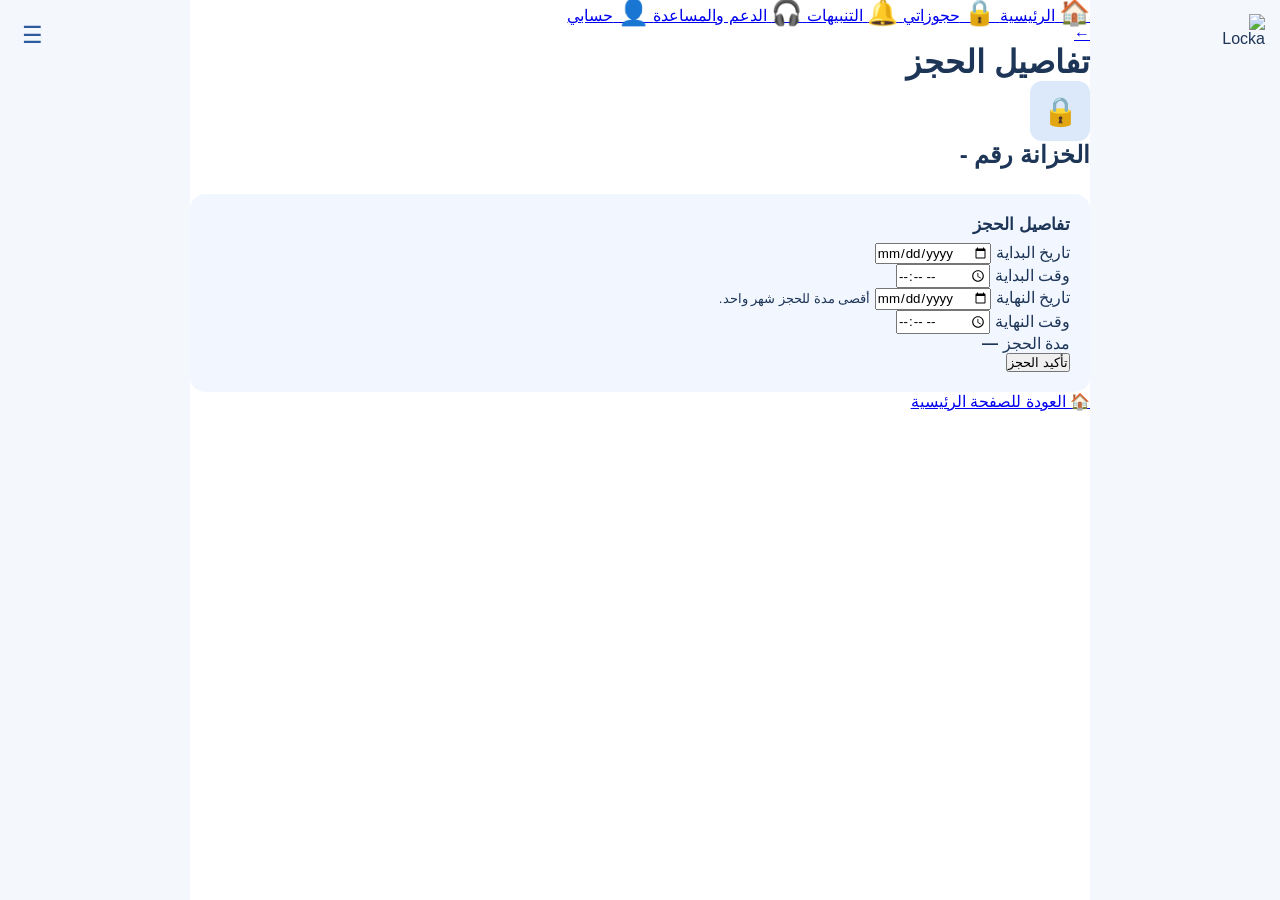
==== booking-details.html @ 35c5d479 "booking-details.html" ====
<!DOCTYPE html>
<html lang="ar" dir="rtl">
<head>
    <meta charset="UTF-8">
    <meta name="viewport"
          content="width=device-width, initial-scale=1.0">
    <title>تفاصيل الحجز - Locka</title>
    <link rel="stylesheet" href="style.css">
</head>
<body>
<div class="app">
    <!-- الهيدر -->
    <header class="top-bar">
        <img src="logo.png"
             alt="Locka"
             class="logo">
        <button class="menu-button">☰</button>
    </header>
    <!-- القائمة -->
    <nav class="bottom-menu">
        <a href="index.html" class="menu-item active">
            <span class="menu-icon">🏠</span>
            <span>الرئيسية</span>
        </a>
        <a href="booking-details.html" class="menu-item">
            <span class="menu-icon">🔒</span>
            <span>حجوزاتي</span>
        </a>
        <a href="#" class="menu-item">
            <span class="menu-icon">🔔</span>
            <span>التنبيهات</span>
        </a>
        <a href="#" class="menu-item">
            <span class="menu-icon">🎧</span>
            <span>الدعم والمساعدة</span>
        </a>
        <a href="#" class="menu-item">
            <span class="menu-icon">👤</span>
            <span>حسابي</span>
        </a>
    </nav>
    <!-- محتوى الصفحة -->
    <main class="booking-page">
        <a href="index.html" class="back-button">
            ←
        </a>
        <h1>تفاصيل الحجز</h1>
        <div class="locker-icon">
            🔒
        </div>
        <h2>
            الخزانة رقم -
        </h2>
        <section class="booking-card">
            <h3>تفاصيل الحجز</h3>
            <div class="input-group">
                <label for="start-date">
                    تاريخ البداية
                </label>
                <input
                    type="date"
                    id="start-date"
                >
            </div>
            <div class="input-group">
                <label for="start-time">
                    وقت البداية
                </label>
                <input
                    type="time"
                    id="start-time"
                >
            </div>
            <div class="input-group">
                <label for="end-date">
                    تاريخ النهاية
                </label>
                <input
                    type="date"
                    id="end-date"
                >
                <small>
                    أقصى مدة للحجز شهر واحد.
                </small>
            </div>
            <div class="input-group">
                <label for="end-time">
                    وقت النهاية
                </label>
                <input
                    type="time"
                    id="end-time"
                >
            </div>
            <div class="duration">
                <span>مدة الحجز</span>
                <strong>—</strong>
            </div>
            <button class="confirm-button">
                تأكيد الحجز
            </button>
        </section>
        <!-- زر الرجوع للرئيسية -->
        <a href="index.html" class="home-button">
            🏠 العودة للصفحة الرئيسية
        </a>
    </main>
</div>
</body>
</html>
---- style.css ----
* {
    box-sizing: border-box;
    margin: 0;
    padding: 0;
    font-family: Arial, sans-serif;
}

body {
    background: #f4f7fc;
    color: #1d3557;
}

.app {
    width: 90%;
    max-width: 900px;
    min-height: 100vh;
    margin: auto;
    background: white;
    padding-bottom: 30px;
}


/* =========================
   HEADER
========================= */

.header {
    height: 70px;
    padding: 0 20px;
    display: flex;
    align-items: center;
    gap: 15px;
    border-bottom: 1px solid #e5e8ee;
    position: relative;
}

.header h1 {
    font-size: 20px;
}

.back {
    text-decoration: none;
    color: #2d5b9e;
    font-size: 32px;
}


/* =========================
   LOGO
========================= */

.logo {
    width: 42px;
    height: 42px;
    object-fit: contain;
    position: absolute;
    right: 15px;
    top: 14px;
}


/* =========================
   MENU
========================= */

.menu-button {
    position: absolute;
    left: 15px;
    top: 18px;

    width: 34px;
    height: 34px;

    border: none;
    background: transparent;

    color: #2d5b9e;
    font-size: 23px;

    cursor: pointer;
    z-index: 50;
}


/* القائمة */
.menu-dropdown {
    display: none;

    position: absolute;
    left: 0;
    top: 70px;

    width: 300px;
    min-height: calc(100vh - 70px);

    background: white;

    border: none;
    border-radius: 0;

    box-shadow: 4px 0 15px rgba(0, 0, 0, 0.08);

    z-index: 40;

    padding-top: 25px;

    direction: rtl;
}


/* عند فتح القائمة */
.menu-dropdown.open {
    display: block;
}


/* أزرار القائمة */
.menu-dropdown a {
    display: flex;

    align-items: center;

    justify-content: flex-start;

    flex-direction: row;

    gap: 22px;

    width: 100%;

    padding: 20px 35px;

    text-decoration: none;

    color: #111;

    font-size: 20px;

    font-weight: 400;

    border: none;

    background: white;

    transition: 0.2s;
}


/* عند المرور */
.menu-dropdown a:hover {
    background: #f1f6ff;
    color: #2d5b9e;
}


/* الأيقونات */
.menu-icon {
    width: 30px;

    min-width: 30px;

    text-align: center;

    color: #2d5b9e;

    font-size: 25px;

    line-height: 1;
}


/* الصفحة الحالية */
.menu-dropdown a.active {
    color: #2d5b9e;

    font-weight: bold;
}


/* =========================
   CONTENT
========================= */

.content {
    padding: 25px 30px;
}


/* =========================
   LOCATION
========================= */

.location-box {
    background: #f1f6ff;
    border-radius: 15px;
    padding: 18px;
    margin-bottom: 20px;
}

.location-box h2 {
    font-size: 17px;
    margin-bottom: 8px;
}

.location-box p {
    color: #777;
    font-size: 13px;
}


/* =========================
   LEGEND
========================= */

.legend {
    display: flex;
    gap: 25px;
    margin-bottom: 20px;
}

.legend-item {
    display: flex;
    align-items: center;
    gap: 7px;
    font-size: 13px;
}

.dot {
    width: 12px;
    height: 12px;
    border-radius: 50%;
}

.available-dot {
    background: #7ccfc1;
}

.reserved-dot {
    background: #dcdcdc;
}


/* =========================
   LOCKERS
========================= */

.lockers {
    display: grid;
    grid-template-columns: repeat(5, 1fr);
    gap: 10px;
}

.locker {
    height: 55px;
    border-radius: 9px;

    display: flex;
    align-items: center;
    justify-content: center;

    font-weight: bold;
    font-size: 14px;

    border: none;
    padding: 0;

    font-family: Arial, sans-serif;
}

.locker.available {
    background: #d9f3ef;
    color: #287c72;
    cursor: pointer;
}

.locker.available:hover {
    transform: translateY(-2px);
    box-shadow: 0 4px 10px rgba(45, 91, 158, 0.15);
}

.locker.available.selected {
    background: #2d5b9e;
    color: white;
    box-shadow: 0 0 0 3px #dce9fa;
}

.locker.reserved {
    background: #eeeeee;
    color: #999;
    cursor: not-allowed;
}


/* =========================
   BOOKING CARD
========================= */

.booking-card {
    margin-top: 25px;
    background: #f1f6ff;
    padding: 20px;
    border-radius: 15px;
}

.booking-card h3 {
    font-size: 17px;
    margin-bottom: 8px;
}

.booking-card p {
    color: #777;
    font-size: 13px;
    line-height: 1.7;
    margin-bottom: 15px;
}

.main-button {
    display: block;

    width: 100%;

    text-align: center;

    text-decoration: none;

    background: #2d5b9e;

    color: white;

    padding: 15px;

    border-radius: 10px;

    font-size: 15px;

    border: none;

    cursor: pointer;
}

.main-button:hover {
    background: #234a82;
}


/* =========================
   LOCKER INFO
========================= */

.locker-info-card {
    background: #f1f6ff;

    border-radius: 15px;

    padding: 20px;

    display: flex;

    align-items: center;

    gap: 15px;

    margin-bottom: 25px;
}

.locker-icon {
    width: 60px;

    height: 60px;

    border-radius: 12px;

    background: #dce9fa;

    display: flex;

    align-items: center;

    justify-content: center;

    font-size: 28px;
}

.locker-info-card h2 {
    font-size: 18px;
    margin-bottom: 7px;
}

.locker-info-card p {
    color: #777;
    font-size: 13px;
    margin-top: 3px;
}


/* =========================
   DETAILS
========================= */

.section-title {
    font-size: 17px;
    margin-bottom: 15px;
}

.details-card {
    border: 1px solid #e5e8ee;

    border-radius: 15px;

    overflow: hidden;
}

.detail-row {
    display: flex;

    justify-content: space-between;

    padding: 16px;

    border-bottom: 1px solid #eeeeee;

    font-size: 13px;
}

.detail-row:last-child {
    border-bottom: none;
}

.detail-row span {
    color: #777;
}

.detail-row strong {
    color: #1d3557;
}


/* =========================
   FORM
========================= */

.form-group {
    margin-top: 25px;
}

.form-group label {
    display: block;

    font-size: 14px;

    margin-bottom: 8px;
}

.form-group select,
.form-group input {
    width: 100%;

    padding: 14px;

    border: 1px solid #ddd;

    border-radius: 10px;

    background: white;

    font-size: 14px;

    color: #1d3557;

    font-family: Arial, sans-serif;
}

.form-group input:focus,
.form-group select:focus {
    outline: none;

    border-color: #2d5b9e;

    box-shadow: 0 0 0 2px #dce9fa;
}

.form-group small {
    display: block;

    color: #777;

    font-size: 11px;

    margin-top: 6px;
}

.booking-form .form-group {
    margin-top: 18px;
}


/* =========================
   PRICE
========================= */

.price-card {
    margin-top: 20px;

    padding: 18px;

    background: #f1f6ff;

    border-radius: 12px;

    display: flex;

    justify-content: space-between;

    align-items: center;
}

.price-card span {
    color: #666;
    font-size: 14px;
}

.price-card strong {
    color: #2d5b9e;
    font-size: 18px;
}

.confirm {
    margin-top: 20px;
}


/* =========================
   BACK HOME BUTTON
========================= */

.back-home-button {
    display: block;

    width: 100%;

    text-align: center;

    text-decoration: none;

    color: #2d5b9e;

    background: white;

    border: 1px solid #2d5b9e;

    padding: 14px;

    border-radius: 10px;

    font-size: 14px;

    margin-top: 12px;
}

.back-home-button:hover {
    background: #f1f6ff;
}


/* =========================
   MOBILE
========================= */

@media (max-width: 600px) {

    .app {
        width: 100%;
    }

    .content {
        padding: 25px 20px;
    }

    .logo {
        width: 38px;
        height: 38px;

        right: 12px;
        top: 16px;
    }

    .menu-button {
        left: 10px;
        top: 18px;
    }

    .menu-dropdown {
        left: 0;
        top: 70px;

        width: 100%;

        min-height: calc(100vh - 70px);
    }

    .menu-dropdown a {
        padding: 20px 30px;

        font-size: 20px;

        gap: 20px;
    }

    .menu-icon {
        font-size: 25px;
    }

}
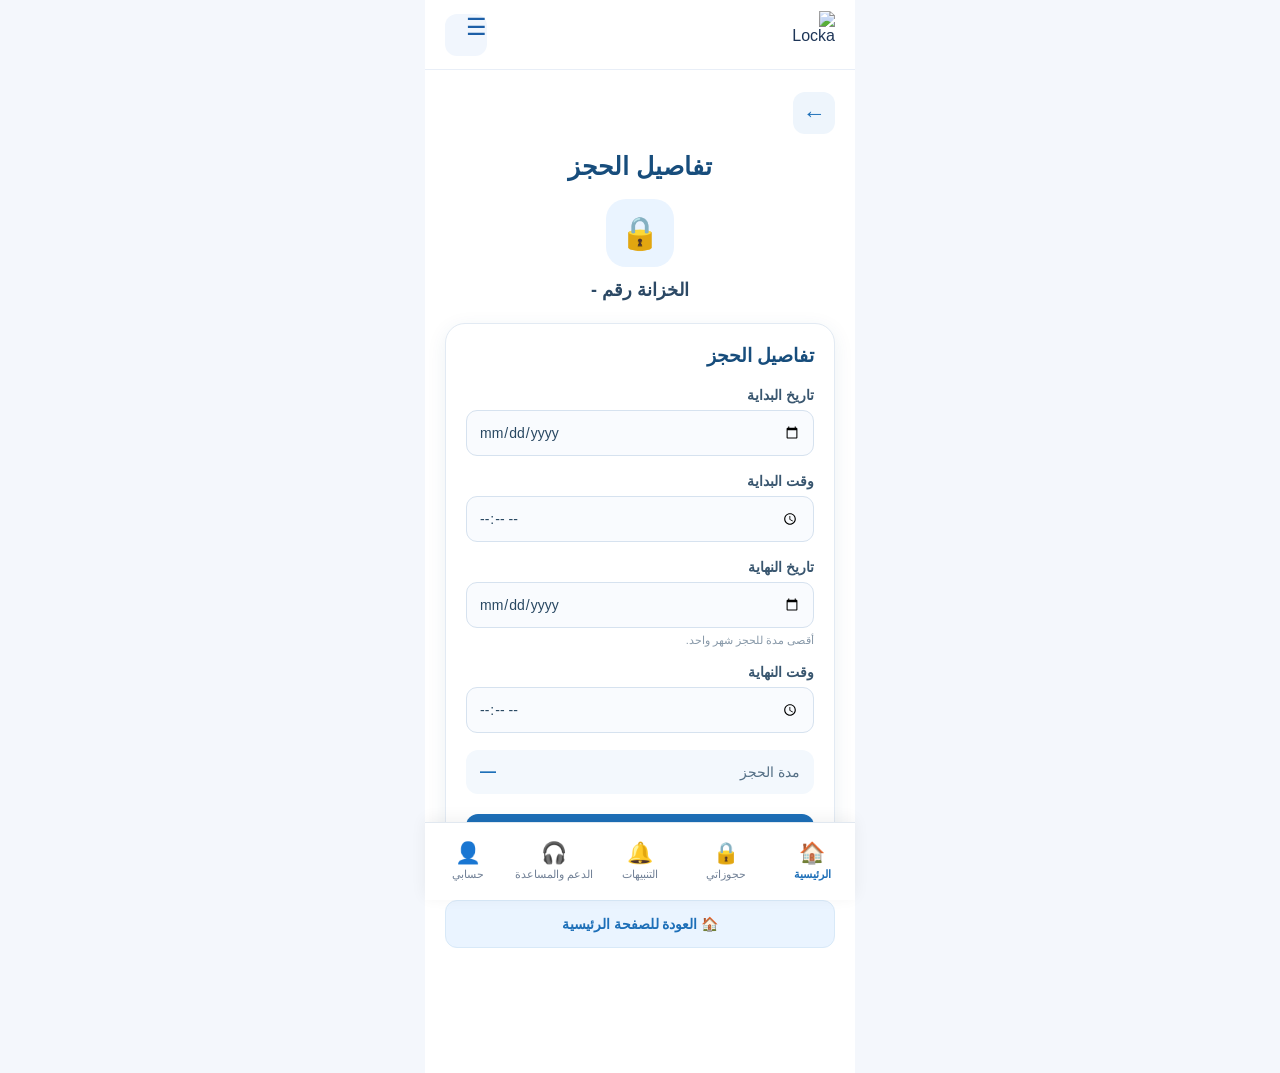
==== commit 33b1a569: "booking-details.html" ====
--- a/booking-details.html
+++ b/booking-details.html
@@ -9,48 +9,28 @@
 </head>
 <body>
 <div class="app">
-    <!-- الهيدر -->
+    <!-- ================= HEADER ================= -->
     <header class="top-bar">
         <img src="logo.png"
              alt="Locka"
              class="logo">
-        <button class="menu-button">☰</button>
+        <div class="menu-button">
+            ☰
+        </div>
     </header>
-    <!-- القائمة -->
-    <nav class="bottom-menu">
-        <a href="index.html" class="menu-item active">
-            <span class="menu-icon">🏠</span>
-            <span>الرئيسية</span>
-        </a>
-        <a href="booking-details.html" class="menu-item">
-            <span class="menu-icon">🔒</span>
-            <span>حجوزاتي</span>
-        </a>
-        <a href="#" class="menu-item">
-            <span class="menu-icon">🔔</span>
-            <span>التنبيهات</span>
-        </a>
-        <a href="#" class="menu-item">
-            <span class="menu-icon">🎧</span>
-            <span>الدعم والمساعدة</span>
-        </a>
-        <a href="#" class="menu-item">
-            <span class="menu-icon">👤</span>
-            <span>حسابي</span>
-        </a>
-    </nav>
-    <!-- محتوى الصفحة -->
+    <!-- ================= PAGE ================= -->
     <main class="booking-page">
-        <a href="index.html" class="back-button">
+        <!-- الرجوع -->
+        <a href="https://tkygozax456-gif.github.io/_Locka/"
+           class="back-button">
             ←
         </a>
         <h1>تفاصيل الحجز</h1>
         <div class="locker-icon">
             🔒
         </div>
-        <h2>
-            الخزانة رقم -
-        </h2>
+        <h2>الخزانة رقم -</h2>
+        <!-- ================= BOOKING CARD ================= -->
         <section class="booking-card">
             <h3>تفاصيل الحجز</h3>
             <div class="input-group">
@@ -93,18 +73,77 @@
                 >
             </div>
             <div class="duration">
-                <span>مدة الحجز</span>
-                <strong>—</strong>
+                <span>
+                    مدة الحجز
+                </span>
+                <strong>
+                    —
+                </strong>
             </div>
             <button class="confirm-button">
                 تأكيد الحجز
             </button>
         </section>
-        <!-- زر الرجوع للرئيسية -->
-        <a href="index.html" class="home-button">
-            🏠 العودة للصفحة الرئيسية
+        <!-- زر العودة -->
+        <a href="https://tkygozax456-gif.github.io/_Locka/"
+           class="home-button">
+            🏠
+            العودة للصفحة الرئيسية
         </a>
     </main>
+    <!-- ================= BOTTOM MENU ================= -->
+    <nav class="bottom-menu">
+        <!-- الرئيسية -->
+        <a href="https://tkygozax456-gif.github.io/_Locka/"
+           class="menu-item active">
+            <span class="menu-icon">
+                🏠
+            </span>
+            <span class="menu-text">
+                الرئيسية
+            </span>
+        </a>
+        <!-- حجوزاتي -->
+        <a href="https://tkygozax456-gif.github.io/_Locka/booking-details.html"
+           class="menu-item">
+            <span class="menu-icon">
+                🔒
+            </span>
+            <span class="menu-text">
+                حجوزاتي
+            </span>
+        </a>
+        <!-- التنبيهات -->
+        <a href="#"
+           class="menu-item">
+            <span class="menu-icon">
+                🔔
+            </span>
+            <span class="menu-text">
+                التنبيهات
+            </span>
+        </a>
+        <!-- الدعم -->
+        <a href="#"
+           class="menu-item">
+            <span class="menu-icon">
+                🎧
+            </span>
+            <span class="menu-text">
+                الدعم والمساعدة
+            </span>
+        </a>
+        <!-- الحساب -->
+        <a href="#"
+           class="menu-item">
+            <span class="menu-icon">
+                👤
+            </span>
+            <span class="menu-text">
+                حسابي
+            </span>
+        </a>
+    </nav>
 </div>
 </body>
 </html>
--- a/style.css
+++ b/style.css
@@ -4,610 +4,229 @@
     padding: 0;
     font-family: Arial, sans-serif;
 }
-
 body {
     background: #f4f7fc;
     color: #1d3557;
 }
-
 .app {
-    width: 90%;
-    max-width: 900px;
+    width: 100%;
+    max-width: 430px;
     min-height: 100vh;
     margin: auto;
     background: white;
-    padding-bottom: 30px;
-}
-
-
-/* =========================
-   HEADER
-========================= */
-
-.header {
+    padding-bottom: 95px;
+}
+/* =========================
+   الهيدر
+========================= */
+.top-bar {
     height: 70px;
+    display: flex;
+    align-items: center;
+    justify-content: space-between;
     padding: 0 20px;
-    display: flex;
-    align-items: center;
-    gap: 15px;
-    border-bottom: 1px solid #e5e8ee;
-    position: relative;
-}
-
-.header h1 {
-    font-size: 20px;
-}
-
-.back {
-    text-decoration: none;
-    color: #2d5b9e;
-    font-size: 32px;
-}
-
-
-/* =========================
-   LOGO
-========================= */
-
+    background: white;
+    border-bottom: 1px solid #e8eef7;
+}
 .logo {
+    width: 48px;
+    height: 48px;
+    object-fit: contain;
+}
+.menu-button {
+    border: none;
+    background: #f1f6fd;
+    color: #1d5fa7;
     width: 42px;
     height: 42px;
-    object-fit: contain;
-    position: absolute;
-    right: 15px;
-    top: 14px;
-}
-
-
-/* =========================
-   MENU
-========================= */
-
-.menu-button {
-    position: absolute;
-    left: 15px;
-    top: 18px;
-
-    width: 34px;
-    height: 34px;
-
+    border-radius: 12px;
+    font-size: 23px;
+    cursor: pointer;
+}
+/* =========================
+   القائمة السفلية
+========================= */
+.bottom-menu {
+    position: fixed;
+    bottom: 0;
+    left: 50%;
+    transform: translateX(-50%);
+    width: 100%;
+    max-width: 430px;
+    height: 78px;
+    background: white;
+    display: flex;
+    align-items: center;
+    justify-content: space-around;
+    border-top: 1px solid #e1e8f0;
+    box-shadow: 0 -3px 15px rgba(0, 0, 0, 0.06);
+    z-index: 1000;
+}
+.menu-item {
+    flex: 1;
+    height: 100%;
+    display: flex;
+    flex-direction: column;
+    align-items: center;
+    justify-content: center;
+    gap: 5px;
+    text-decoration: none;
+    color: #718096;
+    font-size: 11px;
+    transition: 0.2s;
+}
+.menu-icon {
+    font-size: 21px;
+    line-height: 1;
+}
+.menu-item:hover {
+    color: #1d6fb8;
+}
+.menu-item.active {
+    color: #1d6fb8;
+    font-weight: bold;
+}
+/* =========================
+   صفحة الحجز
+========================= */
+.booking-page {
+    padding: 22px 20px 30px;
+}
+/* زر الرجوع الصغير */
+.back-button {
+    width: 42px;
+    height: 42px;
+    display: flex;
+    align-items: center;
+    justify-content: center;
+    text-decoration: none;
+    background: #eef5fc;
+    color: #1d6fb8;
+    border-radius: 12px;
+    font-size: 23px;
+    margin-bottom: 18px;
+}
+/* العنوان */
+.booking-page h1 {
+    text-align: center;
+    color: #174d7c;
+    font-size: 25px;
+    margin-bottom: 18px;
+}
+/* أيقونة الخزانة */
+.locker-icon {
+    width: 68px;
+    height: 68px;
+    margin: 0 auto 12px;
+    border-radius: 20px;
+    background: #eaf4ff;
+    display: flex;
+    align-items: center;
+    justify-content: center;
+    font-size: 32px;
+}
+.booking-page h2 {
+    text-align: center;
+    font-size: 18px;
+    color: #2c4965;
+    margin-bottom: 22px;
+}
+/* =========================
+   بطاقة تفاصيل الحجز
+========================= */
+.booking-card {
+    background: white;
+    border: 1px solid #e2eaf3;
+    border-radius: 20px;
+    padding: 20px;
+    box-shadow: 0 5px 20px rgba(30, 80, 120, 0.08);
+}
+.booking-card h3 {
+    color: #174d7c;
+    font-size: 19px;
+    margin-bottom: 20px;
+}
+/* الحقول */
+.input-group {
+    margin-bottom: 17px;
+}
+.input-group label {
+    display: block;
+    margin-bottom: 7px;
+    font-size: 14px;
+    color: #39566f;
+    font-weight: bold;
+}
+.input-group input {
+    width: 100%;
+    height: 46px;
+    padding: 0 12px;
+    border: 1px solid #d6e2ef;
+    border-radius: 11px;
+    background: #f9fbfe;
+    color: #294862;
+    font-size: 14px;
+    outline: none;
+}
+.input-group input:focus {
+    border-color: #5d9fd2;
+    background: white;
+}
+.input-group small {
+    display: block;
+    margin-top: 6px;
+    color: #8798a8;
+    font-size: 11px;
+}
+/* مدة الحجز */
+.duration {
+    display: flex;
+    justify-content: space-between;
+    align-items: center;
+    background: #f3f8fd;
+    border-radius: 12px;
+    padding: 13px 14px;
+    margin: 8px 0 20px;
+    color: #557086;
+    font-size: 14px;
+}
+.duration strong {
+    color: #1d6fb8;
+    font-size: 16px;
+}
+/* زر التأكيد */
+.confirm-button {
+    width: 100%;
+    height: 49px;
     border: none;
-    background: transparent;
-
-    color: #2d5b9e;
-    font-size: 23px;
-
+    border-radius: 12px;
+    background: #1d6fb8;
+    color: white;
+    font-size: 16px;
+    font-weight: bold;
     cursor: pointer;
-    z-index: 50;
-}
-
-
-/* القائمة */
-.menu-dropdown {
-    display: none;
-
-    position: absolute;
-    left: 0;
-    top: 70px;
-
-    width: 300px;
-    min-height: calc(100vh - 70px);
-
-    background: white;
-
-    border: none;
-    border-radius: 0;
-
-    box-shadow: 4px 0 15px rgba(0, 0, 0, 0.08);
-
-    z-index: 40;
-
-    padding-top: 25px;
-
-    direction: rtl;
-}
-
-
-/* عند فتح القائمة */
-.menu-dropdown.open {
-    display: block;
-}
-
-
-/* أزرار القائمة */
-.menu-dropdown a {
-    display: flex;
-
-    align-items: center;
-
-    justify-content: flex-start;
-
-    flex-direction: row;
-
-    gap: 22px;
-
-    width: 100%;
-
-    padding: 20px 35px;
-
+}
+.confirm-button:hover {
+    background: #175b96;
+}
+/* =========================
+   زر العودة للرئيسية
+========================= */
+.home-button {
+    display: flex;
+    align-items: center;
+    justify-content: center;
+    width: 100%;
+    height: 48px;
+    margin-top: 16px;
+    border-radius: 12px;
+    background: #eaf4ff;
+    color: #1d6fb8;
     text-decoration: none;
-
-    color: #111;
-
-    font-size: 20px;
-
-    font-weight: 400;
-
-    border: none;
-
-    background: white;
-
-    transition: 0.2s;
-}
-
-
-/* عند المرور */
-.menu-dropdown a:hover {
-    background: #f1f6ff;
-    color: #2d5b9e;
-}
-
-
-/* الأيقونات */
-.menu-icon {
-    width: 30px;
-
-    min-width: 30px;
-
-    text-align: center;
-
-    color: #2d5b9e;
-
-    font-size: 25px;
-
-    line-height: 1;
-}
-
-
-/* الصفحة الحالية */
-.menu-dropdown a.active {
-    color: #2d5b9e;
-
-    font-weight: bold;
-}
-
-
-/* =========================
-   CONTENT
-========================= */
-
-.content {
-    padding: 25px 30px;
-}
-
-
-/* =========================
-   LOCATION
-========================= */
-
-.location-box {
-    background: #f1f6ff;
-    border-radius: 15px;
-    padding: 18px;
-    margin-bottom: 20px;
-}
-
-.location-box h2 {
-    font-size: 17px;
-    margin-bottom: 8px;
-}
-
-.location-box p {
-    color: #777;
-    font-size: 13px;
-}
-
-
-/* =========================
-   LEGEND
-========================= */
-
-.legend {
-    display: flex;
-    gap: 25px;
-    margin-bottom: 20px;
-}
-
-.legend-item {
-    display: flex;
-    align-items: center;
-    gap: 7px;
-    font-size: 13px;
-}
-
-.dot {
-    width: 12px;
-    height: 12px;
-    border-radius: 50%;
-}
-
-.available-dot {
-    background: #7ccfc1;
-}
-
-.reserved-dot {
-    background: #dcdcdc;
-}
-
-
-/* =========================
-   LOCKERS
-========================= */
-
-.lockers {
-    display: grid;
-    grid-template-columns: repeat(5, 1fr);
-    gap: 10px;
-}
-
-.locker {
-    height: 55px;
-    border-radius: 9px;
-
-    display: flex;
-    align-items: center;
-    justify-content: center;
-
-    font-weight: bold;
-    font-size: 14px;
-
-    border: none;
-    padding: 0;
-
-    font-family: Arial, sans-serif;
-}
-
-.locker.available {
-    background: #d9f3ef;
-    color: #287c72;
-    cursor: pointer;
-}
-
-.locker.available:hover {
-    transform: translateY(-2px);
-    box-shadow: 0 4px 10px rgba(45, 91, 158, 0.15);
-}
-
-.locker.available.selected {
-    background: #2d5b9e;
-    color: white;
-    box-shadow: 0 0 0 3px #dce9fa;
-}
-
-.locker.reserved {
-    background: #eeeeee;
-    color: #999;
-    cursor: not-allowed;
-}
-
-
-/* =========================
-   BOOKING CARD
-========================= */
-
-.booking-card {
-    margin-top: 25px;
-    background: #f1f6ff;
-    padding: 20px;
-    border-radius: 15px;
-}
-
-.booking-card h3 {
-    font-size: 17px;
-    margin-bottom: 8px;
-}
-
-.booking-card p {
-    color: #777;
-    font-size: 13px;
-    line-height: 1.7;
-    margin-bottom: 15px;
-}
-
-.main-button {
-    display: block;
-
-    width: 100%;
-
-    text-align: center;
-
-    text-decoration: none;
-
-    background: #2d5b9e;
-
-    color: white;
-
-    padding: 15px;
-
-    border-radius: 10px;
-
-    font-size: 15px;
-
-    border: none;
-
-    cursor: pointer;
-}
-
-.main-button:hover {
-    background: #234a82;
-}
-
-
-/* =========================
-   LOCKER INFO
-========================= */
-
-.locker-info-card {
-    background: #f1f6ff;
-
-    border-radius: 15px;
-
-    padding: 20px;
-
-    display: flex;
-
-    align-items: center;
-
-    gap: 15px;
-
-    margin-bottom: 25px;
-}
-
-.locker-icon {
-    width: 60px;
-
-    height: 60px;
-
-    border-radius: 12px;
-
-    background: #dce9fa;
-
-    display: flex;
-
-    align-items: center;
-
-    justify-content: center;
-
-    font-size: 28px;
-}
-
-.locker-info-card h2 {
-    font-size: 18px;
-    margin-bottom: 7px;
-}
-
-.locker-info-card p {
-    color: #777;
-    font-size: 13px;
-    margin-top: 3px;
-}
-
-
-/* =========================
-   DETAILS
-========================= */
-
-.section-title {
-    font-size: 17px;
-    margin-bottom: 15px;
-}
-
-.details-card {
-    border: 1px solid #e5e8ee;
-
-    border-radius: 15px;
-
-    overflow: hidden;
-}
-
-.detail-row {
-    display: flex;
-
-    justify-content: space-between;
-
-    padding: 16px;
-
-    border-bottom: 1px solid #eeeeee;
-
-    font-size: 13px;
-}
-
-.detail-row:last-child {
-    border-bottom: none;
-}
-
-.detail-row span {
-    color: #777;
-}
-
-.detail-row strong {
-    color: #1d3557;
-}
-
-
-/* =========================
-   FORM
-========================= */
-
-.form-group {
-    margin-top: 25px;
-}
-
-.form-group label {
-    display: block;
-
-    font-size: 14px;
-
-    margin-bottom: 8px;
-}
-
-.form-group select,
-.form-group input {
-    width: 100%;
-
-    padding: 14px;
-
-    border: 1px solid #ddd;
-
-    border-radius: 10px;
-
-    background: white;
-
-    font-size: 14px;
-
-    color: #1d3557;
-
-    font-family: Arial, sans-serif;
-}
-
-.form-group input:focus,
-.form-group select:focus {
-    outline: none;
-
-    border-color: #2d5b9e;
-
-    box-shadow: 0 0 0 2px #dce9fa;
-}
-
-.form-group small {
-    display: block;
-
-    color: #777;
-
-    font-size: 11px;
-
-    margin-top: 6px;
-}
-
-.booking-form .form-group {
-    margin-top: 18px;
-}
-
-
-/* =========================
-   PRICE
-========================= */
-
-.price-card {
-    margin-top: 20px;
-
-    padding: 18px;
-
-    background: #f1f6ff;
-
-    border-radius: 12px;
-
-    display: flex;
-
-    justify-content: space-between;
-
-    align-items: center;
-}
-
-.price-card span {
-    color: #666;
-    font-size: 14px;
-}
-
-.price-card strong {
-    color: #2d5b9e;
-    font-size: 18px;
-}
-
-.confirm {
-    margin-top: 20px;
-}
-
-
-/* =========================
-   BACK HOME BUTTON
-========================= */
-
-.back-home-button {
-    display: block;
-
-    width: 100%;
-
-    text-align: center;
-
-    text-decoration: none;
-
-    color: #2d5b9e;
-
-    background: white;
-
-    border: 1px solid #2d5b9e;
-
-    padding: 14px;
-
-    border-radius: 10px;
-
-    font-size: 14px;
-
-    margin-top: 12px;
-}
-
-.back-home-button:hover {
-    background: #f1f6ff;
-}
-
-
-/* =========================
-   MOBILE
-========================= */
-
-@media (max-width: 600px) {
-
-    .app {
-        width: 100%;
-    }
-
-    .content {
-        padding: 25px 20px;
-    }
-
-    .logo {
-        width: 38px;
-        height: 38px;
-
-        right: 12px;
-        top: 16px;
-    }
-
-    .menu-button {
-        left: 10px;
-        top: 18px;
-    }
-
-    .menu-dropdown {
-        left: 0;
-        top: 70px;
-
-        width: 100%;
-
-        min-height: calc(100vh - 70px);
-    }
-
-    .menu-dropdown a {
-        padding: 20px 30px;
-
-        font-size: 20px;
-
-        gap: 20px;
-    }
-
-    .menu-icon {
-        font-size: 25px;
-    }
-
-}
+    font-size: 14px;
+    font-weight: bold;
+    border: 1px solid #d8e9f8;
+}
+.home-button:hover {
+    background: #dceeff;
+}
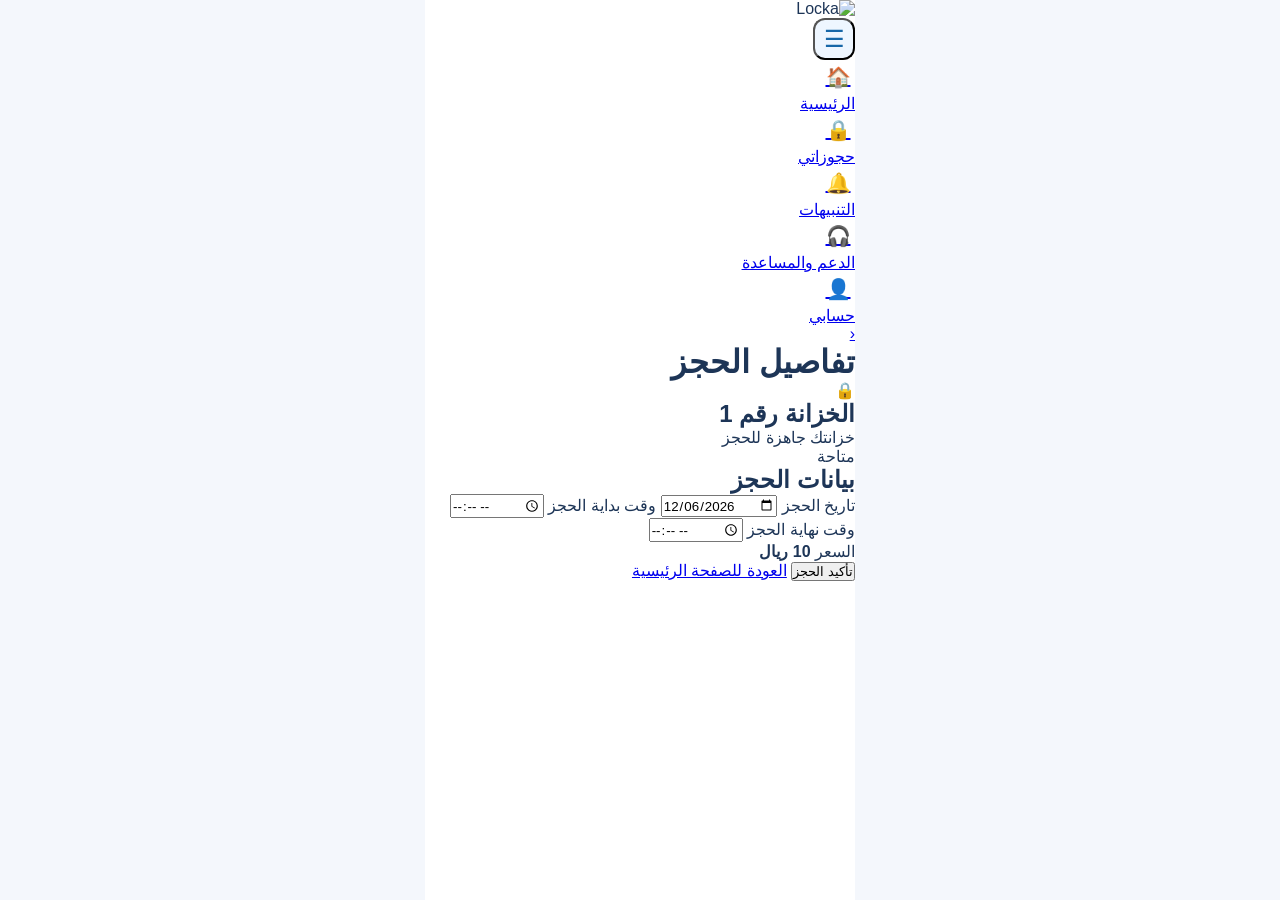
==== commit 7bd99e86: "booking-details.html" ====
--- a/booking-details.html
+++ b/booking-details.html
@@ -1,149 +1,270 @@
 <!DOCTYPE html>
 <html lang="ar" dir="rtl">
+
 <head>
     <meta charset="UTF-8">
+
     <meta name="viewport"
           content="width=device-width, initial-scale=1.0">
+
     <title>تفاصيل الحجز - Locka</title>
+
     <link rel="stylesheet" href="style.css">
 </head>
+
 <body>
+
 <div class="app">
-    <!-- ================= HEADER ================= -->
-    <header class="top-bar">
-        <img src="logo.png"
-             alt="Locka"
-             class="logo">
-        <div class="menu-button">
-            ☰
+
+    <!-- الهيدر -->
+    <header class="header">
+
+        <img
+            src="e5c085fd-15d1-4d6d-a512-0117aad22fb9.jpeg"
+            class="logo"
+            alt="Locka"
+        >
+
+        <button class="menu-button" id="menuButton">☰</button>
+
+        <div class="menu-dropdown" id="menuDropdown">
+
+            <a href="index.html">
+                <span class="menu-icon">🏠</span>
+                <span>الرئيسية</span>
+            </a>
+
+            <a href="booking-details.html" class="active">
+                <span class="menu-icon">🔒</span>
+                <span>حجوزاتي</span>
+            </a>
+
+            <a href="#">
+                <span class="menu-icon">🔔</span>
+                <span>التنبيهات</span>
+            </a>
+
+            <a href="#">
+                <span class="menu-icon">🎧</span>
+                <span>الدعم والمساعدة</span>
+            </a>
+
+            <a href="#">
+                <span class="menu-icon">👤</span>
+                <span>حسابي</span>
+            </a>
+
         </div>
+
+        <a href="index.html" class="back">
+            ‹
+        </a>
+
+        <h1>تفاصيل الحجز</h1>
+
     </header>
-    <!-- ================= PAGE ================= -->
-    <main class="booking-page">
-        <!-- الرجوع -->
-        <a href="https://tkygozax456-gif.github.io/_Locka/"
-           class="back-button">
-            ←
-        </a>
-        <h1>تفاصيل الحجز</h1>
-        <div class="locker-icon">
-            🔒
-        </div>
-        <h2>الخزانة رقم -</h2>
-        <!-- ================= BOOKING CARD ================= -->
-        <section class="booking-card">
-            <h3>تفاصيل الحجز</h3>
-            <div class="input-group">
-                <label for="start-date">
-                    تاريخ البداية
-                </label>
-                <input
-                    type="date"
-                    id="start-date"
-                >
+
+
+    <!-- المحتوى -->
+    <main class="content">
+
+        <section class="locker-info-card">
+
+            <div class="locker-big-icon">
+                🔒
             </div>
-            <div class="input-group">
-                <label for="start-time">
-                    وقت البداية
-                </label>
-                <input
-                    type="time"
-                    id="start-time"
-                >
+
+            <div>
+
+                <h2 id="lockerTitle">
+                    الخزانة رقم 1
+                </h2>
+
+                <p>
+                    خزانتك جاهزة للحجز
+                </p>
+
+                <span class="available">
+                    متاحة
+                </span>
+
             </div>
-            <div class="input-group">
-                <label for="end-date">
-                    تاريخ النهاية
-                </label>
-                <input
-                    type="date"
-                    id="end-date"
-                >
-                <small>
-                    أقصى مدة للحجز شهر واحد.
-                </small>
+
+        </section>
+
+
+        <section class="booking-form">
+
+            <h2>
+                بيانات الحجز
+            </h2>
+
+
+            <label for="bookingDate">
+                تاريخ الحجز
+            </label>
+
+            <input
+                type="date"
+                id="bookingDate"
+            >
+
+
+            <label for="startTime">
+                وقت بداية الحجز
+            </label>
+
+            <input
+                type="time"
+                id="startTime"
+            >
+
+
+            <label for="endTime">
+                وقت نهاية الحجز
+            </label>
+
+            <input
+                type="time"
+                id="endTime"
+            >
+
+
+            <div class="price-card">
+
+                <span>
+                    السعر
+                </span>
+
+                <strong>
+                    10 ريال
+                </strong>
+
             </div>
-            <div class="input-group">
-                <label for="end-time">
-                    وقت النهاية
-                </label>
-                <input
-                    type="time"
-                    id="end-time"
-                >
-            </div>
-            <div class="duration">
-                <span>
-                    مدة الحجز
-                </span>
-                <strong>
-                    —
-                </strong>
-            </div>
-            <button class="confirm-button">
+
+
+            <button
+                class="main-button"
+                id="confirmButton"
+            >
                 تأكيد الحجز
             </button>
+
+
+            <a
+                href="index.html"
+                class="back-home-button"
+            >
+                العودة للصفحة الرئيسية
+            </a>
+
         </section>
-        <!-- زر العودة -->
-        <a href="https://tkygozax456-gif.github.io/_Locka/"
-           class="home-button">
-            🏠
-            العودة للصفحة الرئيسية
-        </a>
+
     </main>
-    <!-- ================= BOTTOM MENU ================= -->
-    <nav class="bottom-menu">
-        <!-- الرئيسية -->
-        <a href="https://tkygozax456-gif.github.io/_Locka/"
-           class="menu-item active">
-            <span class="menu-icon">
-                🏠
-            </span>
-            <span class="menu-text">
-                الرئيسية
-            </span>
-        </a>
-        <!-- حجوزاتي -->
-        <a href="https://tkygozax456-gif.github.io/_Locka/booking-details.html"
-           class="menu-item">
-            <span class="menu-icon">
-                🔒
-            </span>
-            <span class="menu-text">
-                حجوزاتي
-            </span>
-        </a>
-        <!-- التنبيهات -->
-        <a href="#"
-           class="menu-item">
-            <span class="menu-icon">
-                🔔
-            </span>
-            <span class="menu-text">
-                التنبيهات
-            </span>
-        </a>
-        <!-- الدعم -->
-        <a href="#"
-           class="menu-item">
-            <span class="menu-icon">
-                🎧
-            </span>
-            <span class="menu-text">
-                الدعم والمساعدة
-            </span>
-        </a>
-        <!-- الحساب -->
-        <a href="#"
-           class="menu-item">
-            <span class="menu-icon">
-                👤
-            </span>
-            <span class="menu-text">
-                حسابي
-            </span>
-        </a>
-    </nav>
+
 </div>
+
+
+<script>
+
+    const menuButton =
+        document.getElementById("menuButton");
+
+    const menuDropdown =
+        document.getElementById("menuDropdown");
+
+
+    menuButton.addEventListener("click", function () {
+
+        menuDropdown.classList.toggle("open");
+
+    });
+
+
+    document.addEventListener("click", function (event) {
+
+        if (
+            !menuButton.contains(event.target) &&
+            !menuDropdown.contains(event.target)
+        ) {
+
+            menuDropdown.classList.remove("open");
+
+        }
+
+    });
+
+
+    /* معرفة رقم الخزانة من الرابط */
+
+    const params =
+        new URLSearchParams(window.location.search);
+
+    const locker =
+        params.get("locker");
+
+
+    if (locker) {
+
+        document.getElementById("lockerTitle").textContent =
+            "الخزانة رقم " + locker;
+
+    }
+
+
+    /* التاريخ */
+
+    const bookingDate =
+        document.getElementById("bookingDate");
+
+    const today =
+        new Date().toISOString().split("T")[0];
+
+    bookingDate.min = today;
+
+    bookingDate.value = today;
+
+
+    /* تأكيد الحجز */
+
+    document
+        .getElementById("confirmButton")
+        .addEventListener("click", function () {
+
+            const date =
+                document.getElementById("bookingDate").value;
+
+            const start =
+                document.getElementById("startTime").value;
+
+            const end =
+                document.getElementById("endTime").value;
+
+
+            if (!date || !start || !end) {
+
+                alert("فضلاً أدخلي جميع بيانات الحجز");
+
+                return;
+
+            }
+
+
+            if (end <= start) {
+
+                alert("وقت النهاية يجب أن يكون بعد وقت البداية");
+
+                return;
+
+            }
+
+
+            alert("تم تأكيد الحجز بنجاح");
+
+        });
+
+</script>
+
 </body>
+
 </html>
--- a/style.css
+++ b/style.css
@@ -1,13 +1,22 @@
+/* =========================
+   RESET
+========================= */
 * {
     box-sizing: border-box;
     margin: 0;
     padding: 0;
     font-family: Arial, sans-serif;
 }
+/* =========================
+   BODY
+========================= */
 body {
     background: #f4f7fc;
     color: #1d3557;
 }
+/* =========================
+   APP
+========================= */
 .app {
     width: 100%;
     max-width: 430px;
@@ -17,34 +26,197 @@
     padding-bottom: 95px;
 }
 /* =========================
-   الهيدر
+   HEADER
 ========================= */
 .top-bar {
+    width: 100%;
     height: 70px;
     display: flex;
     align-items: center;
     justify-content: space-between;
     padding: 0 20px;
     background: white;
-    border-bottom: 1px solid #e8eef7;
+    border-bottom: 1px solid #e5edf5;
 }
 .logo {
-    width: 48px;
-    height: 48px;
+    width: 45px;
+    height: 45px;
     object-fit: contain;
 }
 .menu-button {
-    border: none;
-    background: #f1f6fd;
-    color: #1d5fa7;
     width: 42px;
     height: 42px;
     border-radius: 12px;
+    background: #eef6ff;
+    color: #1767a8;
+    display: flex;
+    align-items: center;
+    justify-content: center;
     font-size: 23px;
+}
+/* =========================
+   PAGE
+========================= */
+.booking-page {
+    padding: 22px 20px 30px;
+}
+/* =========================
+   BACK BUTTON
+========================= */
+.back-button {
+    width: 42px;
+    height: 42px;
+    display: flex;
+    align-items: center;
+    justify-content: center;
+    text-decoration: none;
+    background: #eef6ff;
+    color: #1767a8;
+    border-radius: 12px;
+    font-size: 24px;
+    margin-bottom: 18px;
+}
+/* =========================
+   TITLE
+========================= */
+.booking-page h1 {
+    text-align: center;
+    color: #174d7c;
+    font-size: 25px;
+    margin-bottom: 18px;
+}
+/* =========================
+   LOCKER ICON
+========================= */
+.locker-icon {
+    width: 70px;
+    height: 70px;
+    margin: auto;
+    margin-bottom: 12px;
+    border-radius: 20px;
+    background: #eaf4ff;
+    display: flex;
+    align-items: center;
+    justify-content: center;
+    font-size: 32px;
+}
+.booking-page h2 {
+    text-align: center;
+    color: #294862;
+    font-size: 18px;
+    margin-bottom: 22px;
+}
+/* =========================
+   BOOKING CARD
+========================= */
+.booking-card {
+    background: white;
+    border: 1px solid #dfe9f3;
+    border-radius: 20px;
+    padding: 20px;
+    box-shadow:
+        0 5px 20px
+        rgba(30, 80, 120, 0.08);
+}
+.booking-card h3 {
+    color: #174d7c;
+    font-size: 19px;
+    margin-bottom: 20px;
+}
+/* =========================
+   INPUTS
+========================= */
+.input-group {
+    margin-bottom: 17px;
+}
+.input-group label {
+    display: block;
+    margin-bottom: 7px;
+    color: #39566f;
+    font-size: 14px;
+    font-weight: bold;
+}
+.input-group input {
+    width: 100%;
+    height: 46px;
+    padding: 0 12px;
+    border: 1px solid #d5e1ed;
+    border-radius: 11px;
+    background: #f9fbfe;
+    color: #294862;
+    font-size: 14px;
+    outline: none;
+}
+.input-group input:focus {
+    border-color: #5b9fd2;
+    background: white;
+}
+.input-group small {
+    display: block;
+    margin-top: 6px;
+    color: #8798a8;
+    font-size: 11px;
+}
+/* =========================
+   DURATION
+========================= */
+.duration {
+    width: 100%;
+    display: flex;
+    align-items: center;
+    justify-content: space-between;
+    padding: 13px 14px;
+    margin: 8px 0 20px;
+    background: #f3f8fd;
+    border-radius: 12px;
+    color: #557086;
+    font-size: 14px;
+}
+.duration strong {
+    color: #1767a8;
+    font-size: 16px;
+}
+/* =========================
+   CONFIRM BUTTON
+========================= */
+.confirm-button {
+    width: 100%;
+    height: 49px;
+    border: none;
+    border-radius: 12px;
+    background: #1767a8;
+    color: white;
+    font-size: 16px;
+    font-weight: bold;
     cursor: pointer;
 }
-/* =========================
-   القائمة السفلية
+.confirm-button:hover {
+    background: #12578e;
+}
+/* =========================
+   HOME BUTTON
+========================= */
+.home-button {
+    width: 100%;
+    height: 49px;
+    display: flex;
+    align-items: center;
+    justify-content: center;
+    gap: 8px;
+    margin-top: 16px;
+    border-radius: 12px;
+    background: #eaf4ff;
+    border: 1px solid #d7e9f8;
+    color: #1767a8;
+    text-decoration: none;
+    font-size: 14px;
+    font-weight: bold;
+}
+.home-button:hover {
+    background: #dceeff;
+}
+/* =========================
+   BOTTOM NAVIGATION
 ========================= */
 .bottom-menu {
     position: fixed;
@@ -54,14 +226,19 @@
     width: 100%;
     max-width: 430px;
     height: 78px;
-    background: white;
     display: flex;
     align-items: center;
     justify-content: space-around;
-    border-top: 1px solid #e1e8f0;
-    box-shadow: 0 -3px 15px rgba(0, 0, 0, 0.06);
-    z-index: 1000;
-}
+    background: white;
+    border-top: 1px solid #dfe8f1;
+    box-shadow:
+        0 -4px 18px
+        rgba(20, 70, 110, 0.08);
+    z-index: 9999;
+}
+/* =========================
+   MENU ITEM
+========================= */
 .menu-item {
     flex: 1;
     height: 100%;
@@ -73,160 +250,42 @@
     text-decoration: none;
     color: #718096;
     font-size: 11px;
-    transition: 0.2s;
-}
+    font-weight: normal;
+}
+/* =========================
+   MENU ICON
+========================= */
 .menu-icon {
-    font-size: 21px;
+    width: 34px;
+    height: 34px;
+    display: flex;
+    align-items: center;
+    justify-content: center;
+    font-size: 20px;
     line-height: 1;
 }
-.menu-item:hover {
-    color: #1d6fb8;
-}
+/* =========================
+   MENU TEXT
+========================= */
+.menu-text {
+    white-space: nowrap;
+    font-size: 10.5px;
+}
+/* =========================
+   ACTIVE
+========================= */
 .menu-item.active {
-    color: #1d6fb8;
-    font-weight: bold;
-}
-/* =========================
-   صفحة الحجز
-========================= */
-.booking-page {
-    padding: 22px 20px 30px;
-}
-/* زر الرجوع الصغير */
-.back-button {
-    width: 42px;
-    height: 42px;
-    display: flex;
-    align-items: center;
-    justify-content: center;
-    text-decoration: none;
-    background: #eef5fc;
-    color: #1d6fb8;
-    border-radius: 12px;
-    font-size: 23px;
-    margin-bottom: 18px;
-}
-/* العنوان */
-.booking-page h1 {
-    text-align: center;
-    color: #174d7c;
-    font-size: 25px;
-    margin-bottom: 18px;
-}
-/* أيقونة الخزانة */
-.locker-icon {
-    width: 68px;
-    height: 68px;
-    margin: 0 auto 12px;
-    border-radius: 20px;
-    background: #eaf4ff;
-    display: flex;
-    align-items: center;
-    justify-content: center;
-    font-size: 32px;
-}
-.booking-page h2 {
-    text-align: center;
-    font-size: 18px;
-    color: #2c4965;
-    margin-bottom: 22px;
-}
-/* =========================
-   بطاقة تفاصيل الحجز
-========================= */
-.booking-card {
-    background: white;
-    border: 1px solid #e2eaf3;
-    border-radius: 20px;
-    padding: 20px;
-    box-shadow: 0 5px 20px rgba(30, 80, 120, 0.08);
-}
-.booking-card h3 {
-    color: #174d7c;
-    font-size: 19px;
-    margin-bottom: 20px;
-}
-/* الحقول */
-.input-group {
-    margin-bottom: 17px;
-}
-.input-group label {
-    display: block;
-    margin-bottom: 7px;
-    font-size: 14px;
-    color: #39566f;
-    font-weight: bold;
-}
-.input-group input {
-    width: 100%;
-    height: 46px;
-    padding: 0 12px;
-    border: 1px solid #d6e2ef;
-    border-radius: 11px;
-    background: #f9fbfe;
-    color: #294862;
-    font-size: 14px;
-    outline: none;
-}
-.input-group input:focus {
-    border-color: #5d9fd2;
-    background: white;
-}
-.input-group small {
-    display: block;
-    margin-top: 6px;
-    color: #8798a8;
-    font-size: 11px;
-}
-/* مدة الحجز */
-.duration {
-    display: flex;
-    justify-content: space-between;
-    align-items: center;
-    background: #f3f8fd;
-    border-radius: 12px;
-    padding: 13px 14px;
-    margin: 8px 0 20px;
-    color: #557086;
-    font-size: 14px;
-}
-.duration strong {
-    color: #1d6fb8;
-    font-size: 16px;
-}
-/* زر التأكيد */
-.confirm-button {
-    width: 100%;
-    height: 49px;
-    border: none;
-    border-radius: 12px;
-    background: #1d6fb8;
-    color: white;
-    font-size: 16px;
-    font-weight: bold;
-    cursor: pointer;
-}
-.confirm-button:hover {
-    background: #175b96;
-}
-/* =========================
-   زر العودة للرئيسية
-========================= */
-.home-button {
-    display: flex;
-    align-items: center;
-    justify-content: center;
-    width: 100%;
-    height: 48px;
-    margin-top: 16px;
-    border-radius: 12px;
-    background: #eaf4ff;
-    color: #1d6fb8;
-    text-decoration: none;
-    font-size: 14px;
-    font-weight: bold;
-    border: 1px solid #d8e9f8;
-}
-.home-button:hover {
-    background: #dceeff;
-}
+    color: #1767a8;
+    font-weight: bold;
+}
+/* =========================
+   MOBILE
+========================= */
+@media (max-width: 360px) {
+    .menu-text {
+        font-size: 9px;
+    }
+    .menu-icon {
+        font-size: 18px;
+    }
+}
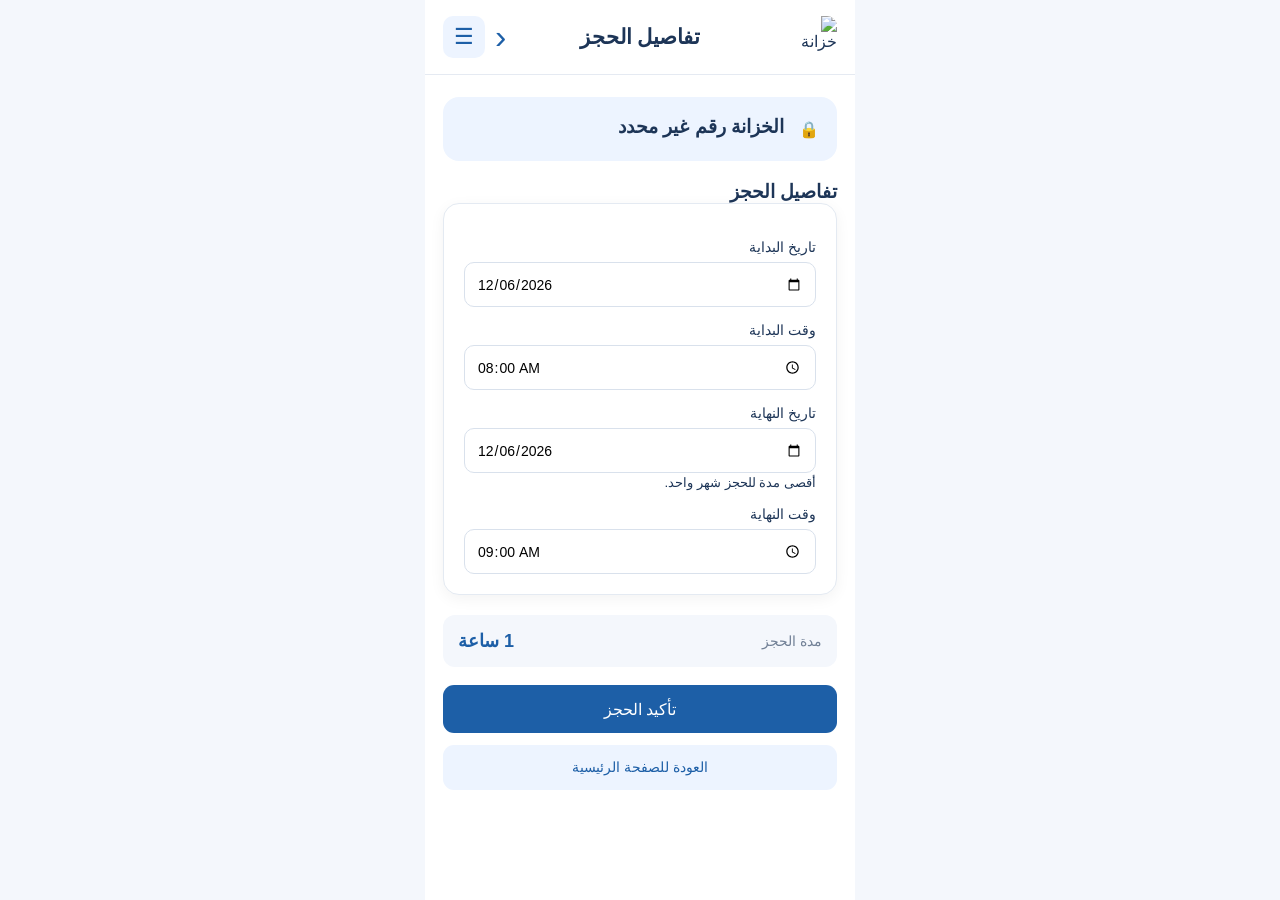
==== commit 0563b993: "booking-details.html" ====
--- a/booking-details.html
+++ b/booking-details.html
@@ -3,11 +3,9 @@
 
 <head>
     <meta charset="UTF-8">
-
-    <meta name="viewport"
-          content="width=device-width, initial-scale=1.0">
-
-    <title>تفاصيل الحجز - Locka</title>
+    <meta name="viewport" content="width=device-width, initial-scale=1.0">
+
+    <title>خزانة - تفاصيل الحجز</title>
 
     <link rel="stylesheet" href="style.css">
 </head>
@@ -16,42 +14,34 @@
 
 <div class="app">
 
-    <!-- الهيدر -->
     <header class="header">
 
-        <img
-            src="e5c085fd-15d1-4d6d-a512-0117aad22fb9.jpeg"
-            class="logo"
-            alt="Locka"
-        >
+        <img src="e5c085fd-15d1-4d6d-a512-0117aad22fb9.jpeg"
+             class="logo"
+             alt="خزانة">
 
         <button class="menu-button" id="menuButton">☰</button>
 
         <div class="menu-dropdown" id="menuDropdown">
 
             <a href="index.html">
-                <span class="menu-icon">🏠</span>
-                <span>الرئيسية</span>
+                🏠 الرئيسية
             </a>
 
-            <a href="booking-details.html" class="active">
-                <span class="menu-icon">🔒</span>
-                <span>حجوزاتي</span>
+            <a href="booking-details.html">
+                🔒 حجوزاتي
             </a>
 
             <a href="#">
-                <span class="menu-icon">🔔</span>
-                <span>التنبيهات</span>
+                🔔 التنبيهات
             </a>
 
             <a href="#">
-                <span class="menu-icon">🎧</span>
-                <span>الدعم والمساعدة</span>
+                🎧 الدعم والمساعدة
             </a>
 
             <a href="#">
-                <span class="menu-icon">👤</span>
-                <span>حسابي</span>
+                👤 حسابي
             </a>
 
         </div>
@@ -60,105 +50,131 @@
             ‹
         </a>
 
-        <h1>تفاصيل الحجز</h1>
+        <h1>
+            تفاصيل الحجز
+        </h1>
 
     </header>
 
 
-    <!-- المحتوى -->
     <main class="content">
 
-        <section class="locker-info-card">
-
-            <div class="locker-big-icon">
+        <div class="locker-info-card">
+
+            <div class="locker-icon">
                 🔒
             </div>
 
             <div>
 
-                <h2 id="lockerTitle">
-                    الخزانة رقم 1
+                <h2>
+                    الخزانة رقم
+                    <span id="lockerNumber">-</span>
                 </h2>
 
-                <p>
-                    خزانتك جاهزة للحجز
-                </p>
-
-                <span class="available">
-                    متاحة
-                </span>
-
             </div>
 
-        </section>
-
-
-        <section class="booking-form">
-
-            <h2>
-                بيانات الحجز
-            </h2>
-
-
-            <label for="bookingDate">
-                تاريخ الحجز
-            </label>
-
-            <input
-                type="date"
-                id="bookingDate"
-            >
-
-
-            <label for="startTime">
-                وقت بداية الحجز
-            </label>
-
-            <input
-                type="time"
-                id="startTime"
-            >
-
-
-            <label for="endTime">
-                وقت نهاية الحجز
-            </label>
-
-            <input
-                type="time"
-                id="endTime"
-            >
-
-
-            <div class="price-card">
-
-                <span>
-                    السعر
-                </span>
-
-                <strong>
-                    10 ريال
-                </strong>
+        </div>
+
+
+        <h3 class="section-title">
+            تفاصيل الحجز
+        </h3>
+
+
+        <div class="booking-form">
+
+            <div class="form-group">
+
+                <label for="startDate">
+                    تاريخ البداية
+                </label>
+
+                <input
+                    type="date"
+                    id="startDate"
+                    required>
 
             </div>
 
 
-            <button
-                class="main-button"
-                id="confirmButton"
-            >
-                تأكيد الحجز
-            </button>
-
-
-            <a
-                href="index.html"
-                class="back-home-button"
-            >
-                العودة للصفحة الرئيسية
-            </a>
-
-        </section>
+            <div class="form-group">
+
+                <label for="startTime">
+                    وقت البداية
+                </label>
+
+                <input
+                    type="time"
+                    id="startTime"
+                    required>
+
+            </div>
+
+
+            <div class="form-group">
+
+                <label for="endDate">
+                    تاريخ النهاية
+                </label>
+
+                <input
+                    type="date"
+                    id="endDate"
+                    required>
+
+                <small>
+                    أقصى مدة للحجز شهر واحد.
+                </small>
+
+            </div>
+
+
+            <div class="form-group">
+
+                <label for="endTime">
+                    وقت النهاية
+                </label>
+
+                <input
+                    type="time"
+                    id="endTime"
+                    required>
+
+            </div>
+
+        </div>
+
+
+        <div class="price-card">
+
+            <span>
+                مدة الحجز
+            </span>
+
+            <strong id="durationText">
+                —
+            </strong>
+
+        </div>
+
+
+        <button
+            type="button"
+            class="main-button confirm"
+            id="confirmButton">
+
+            تأكيد الحجز
+
+        </button>
+
+
+        <a href="index.html"
+           class="back-home-button">
+
+            العودة للصفحة الرئيسية
+
+        </a>
 
     </main>
 
@@ -167,104 +183,340 @@
 
 <script>
 
-    const menuButton =
-        document.getElementById("menuButton");
-
-    const menuDropdown =
-        document.getElementById("menuDropdown");
-
-
-    menuButton.addEventListener("click", function () {
+const selectedLocker =
+    localStorage.getItem("selectedLocker");
+
+const lockerNumber =
+    document.getElementById("lockerNumber");
+
+if (selectedLocker) {
+
+    lockerNumber.textContent =
+        selectedLocker;
+
+} else {
+
+    lockerNumber.textContent =
+        "غير محدد";
+
+}
+
+
+const startDate =
+    document.getElementById("startDate");
+
+const endDate =
+    document.getElementById("endDate");
+
+const startTime =
+    document.getElementById("startTime");
+
+const endTime =
+    document.getElementById("endTime");
+
+const durationText =
+    document.getElementById("durationText");
+
+const today =
+    new Date();
+
+
+function formatDate(date) {
+
+    const year =
+        date.getFullYear();
+
+    const month =
+        String(date.getMonth() + 1)
+        .padStart(2, "0");
+
+    const day =
+        String(date.getDate())
+        .padStart(2, "0");
+
+    return year + "-" + month + "-" + day;
+}
+
+
+function addOneMonth(dateString) {
+
+    const parts =
+        dateString.split("-");
+
+    const year =
+        Number(parts[0]);
+
+    const month =
+        Number(parts[1]);
+
+    const day =
+        Number(parts[2]);
+
+    const lastDayNextMonth =
+        new Date(
+            year,
+            month + 1,
+            0
+        ).getDate();
+
+    const finalDay =
+        Math.min(
+            day,
+            lastDayNextMonth
+        );
+
+    return year +
+        "-" +
+        String(month + 1).padStart(2, "0") +
+        "-" +
+        String(finalDay).padStart(2, "0");
+}
+
+
+startDate.min =
+    formatDate(today);
+
+startDate.value =
+    formatDate(today);
+
+startTime.value =
+    "08:00";
+
+endTime.value =
+    "09:00";
+
+
+function updateEndDate() {
+
+    if (!startDate.value) {
+        return;
+    }
+
+    endDate.min =
+        startDate.value;
+
+    endDate.max =
+        addOneMonth(
+            startDate.value
+        );
+
+    if (
+        !endDate.value ||
+        endDate.value < endDate.min ||
+        endDate.value > endDate.max
+    ) {
+
+        endDate.value =
+            startDate.value;
+
+    }
+
+    calculateDuration();
+}
+
+
+function calculateDuration() {
+
+    if (
+        !startDate.value ||
+        !endDate.value ||
+        !startTime.value ||
+        !endTime.value
+    ) {
+
+        durationText.textContent =
+            "—";
+
+        return;
+    }
+
+    const start =
+        new Date(
+            startDate.value +
+            "T" +
+            startTime.value
+        );
+
+    const end =
+        new Date(
+            endDate.value +
+            "T" +
+            endTime.value
+        );
+
+    const difference =
+        end - start;
+
+    if (difference <= 0) {
+
+        durationText.textContent =
+            "تحققي من التاريخ والوقت";
+
+        return;
+    }
+
+    const totalHours =
+        Math.round(
+            difference / 3600000
+        );
+
+    const days =
+        Math.floor(
+            totalHours / 24
+        );
+
+    const hours =
+        totalHours % 24;
+
+
+    if (days > 0 && hours > 0) {
+
+        durationText.textContent =
+            days +
+            " يوم و " +
+            hours +
+            " ساعة";
+
+    }
+
+    else if (days > 0) {
+
+        durationText.textContent =
+            days +
+            " يوم";
+
+    }
+
+    else {
+
+        durationText.textContent =
+            hours +
+            " ساعة";
+
+    }
+
+}
+
+
+startDate.addEventListener(
+    "change",
+    updateEndDate
+);
+
+endDate.addEventListener(
+    "change",
+    calculateDuration
+);
+
+startTime.addEventListener(
+    "change",
+    calculateDuration
+);
+
+endTime.addEventListener(
+    "change",
+    calculateDuration
+);
+
+updateEndDate();
+
+
+document
+    .getElementById("confirmButton")
+    .addEventListener(
+        "click",
+        function() {
+
+            if (!selectedLocker) {
+
+                alert(
+                    "فضلاً ارجعي للصفحة الرئيسية واختاري خزانة متاحة أولاً."
+                );
+
+                return;
+            }
+
+            if (
+                !startDate.value ||
+                !endDate.value ||
+                !startTime.value ||
+                !endTime.value
+            ) {
+
+                alert(
+                    "فضلاً أدخلي جميع تفاصيل الحجز."
+                );
+
+                return;
+            }
+
+            const maximumDate =
+                addOneMonth(
+                    startDate.value
+                );
+
+            if (
+                endDate.value >
+                maximumDate
+            ) {
+
+                alert(
+                    "أقصى مدة للحجز هي شهر واحد."
+                );
+
+                return;
+            }
+
+            const start =
+                new Date(
+                    startDate.value +
+                    "T" +
+                    startTime.value
+                );
+
+            const end =
+                new Date(
+                    endDate.value +
+                    "T" +
+                    endTime.value
+                );
+
+            if (end <= start) {
+
+                alert(
+                    "وقت النهاية يجب أن يكون بعد وقت البداية."
+                );
+
+                return;
+            }
+
+            alert(
+                "✅ تم تأكيد الحجز بنجاح!\n\n" +
+                "تم حجز الخزانة رقم " +
+                selectedLocker +
+                "."
+            );
+
+        }
+    );
+
+
+const menuButton =
+    document.getElementById("menuButton");
+
+const menuDropdown =
+    document.getElementById("menuDropdown");
+
+menuButton.addEventListener(
+    "click",
+    function() {
 
         menuDropdown.classList.toggle("open");
 
-    });
-
-
-    document.addEventListener("click", function (event) {
-
-        if (
-            !menuButton.contains(event.target) &&
-            !menuDropdown.contains(event.target)
-        ) {
-
-            menuDropdown.classList.remove("open");
-
-        }
-
-    });
-
-
-    /* معرفة رقم الخزانة من الرابط */
-
-    const params =
-        new URLSearchParams(window.location.search);
-
-    const locker =
-        params.get("locker");
-
-
-    if (locker) {
-
-        document.getElementById("lockerTitle").textContent =
-            "الخزانة رقم " + locker;
-
-    }
-
-
-    /* التاريخ */
-
-    const bookingDate =
-        document.getElementById("bookingDate");
-
-    const today =
-        new Date().toISOString().split("T")[0];
-
-    bookingDate.min = today;
-
-    bookingDate.value = today;
-
-
-    /* تأكيد الحجز */
-
-    document
-        .getElementById("confirmButton")
-        .addEventListener("click", function () {
-
-            const date =
-                document.getElementById("bookingDate").value;
-
-            const start =
-                document.getElementById("startTime").value;
-
-            const end =
-                document.getElementById("endTime").value;
-
-
-            if (!date || !start || !end) {
-
-                alert("فضلاً أدخلي جميع بيانات الحجز");
-
-                return;
-
-            }
-
-
-            if (end <= start) {
-
-                alert("وقت النهاية يجب أن يكون بعد وقت البداية");
-
-                return;
-
-            }
-
-
-            alert("تم تأكيد الحجز بنجاح");
-
-        });
+    }
+);
 
 </script>
 
 </body>
-
 </html>
--- a/style.css
+++ b/style.css
@@ -1,291 +1,544 @@
-/* =========================
-   RESET
-========================= */
 * {
     box-sizing: border-box;
     margin: 0;
     padding: 0;
     font-family: Arial, sans-serif;
 }
-/* =========================
-   BODY
-========================= */
+
+
 body {
     background: #f4f7fc;
     color: #1d3557;
 }
-/* =========================
-   APP
-========================= */
+
+
 .app {
     width: 100%;
     max-width: 430px;
     min-height: 100vh;
     margin: auto;
     background: white;
-    padding-bottom: 95px;
-}
+    position: relative;
+    overflow-x: hidden;
+}
+
+
 /* =========================
    HEADER
 ========================= */
-.top-bar {
-    width: 100%;
-    height: 70px;
-    display: flex;
-    align-items: center;
-    justify-content: space-between;
-    padding: 0 20px;
-    background: white;
-    border-bottom: 1px solid #e5edf5;
-}
+
+.header {
+    height: 75px;
+    background: #ffffff;
+    border-bottom: 1px solid #e5eaf2;
+
+    display: flex;
+    align-items: center;
+
+    padding: 0 18px;
+
+    position: relative;
+}
+
+
 .logo {
-    width: 45px;
-    height: 45px;
-    object-fit: contain;
-}
-.menu-button {
     width: 42px;
     height: 42px;
-    border-radius: 12px;
-    background: #eef6ff;
-    color: #1767a8;
-    display: flex;
-    align-items: center;
-    justify-content: center;
-    font-size: 23px;
-}
-/* =========================
-   PAGE
-========================= */
-.booking-page {
-    padding: 22px 20px 30px;
-}
-/* =========================
-   BACK BUTTON
-========================= */
-.back-button {
+
+    object-fit: contain;
+
+    border-radius: 10px;
+
+    position: absolute;
+    right: 18px;
+}
+
+
+.header h1 {
+    width: 100%;
+
+    text-align: center;
+
+    font-size: 21px;
+
+    color: #1d3557;
+}
+
+
+.menu-button {
+    position: absolute;
+    left: 18px;
+
     width: 42px;
     height: 42px;
-    display: flex;
-    align-items: center;
+
+    border: none;
+    border-radius: 10px;
+
+    background: #edf4ff;
+
+    color: #1d5fa7;
+
+    font-size: 22px;
+
+    cursor: pointer;
+}
+
+
+/* =========================
+   MENU
+========================= */
+
+.menu-dropdown {
+    position: absolute;
+
+    top: 65px;
+    left: 15px;
+
+    width: 230px;
+
+    background: white;
+
+    border-radius: 14px;
+
+    box-shadow: 0 8px 25px rgba(0, 0, 0, 0.12);
+
+    padding: 8px;
+
+    display: none;
+
+    z-index: 1000;
+}
+
+
+.menu-dropdown.open {
+    display: block;
+}
+
+
+.menu-dropdown a {
+    display: flex;
+
+    align-items: center;
+
+    gap: 12px;
+
+    text-decoration: none;
+
+    color: #1d3557;
+
+    padding: 13px 12px;
+
+    border-radius: 10px;
+
+    font-size: 15px;
+
+    transition: 0.2s;
+}
+
+
+.menu-dropdown a:hover,
+.menu-dropdown a.active {
+    background: #edf4ff;
+
+    color: #1d5fa7;
+}
+
+
+.menu-icon {
+    width: 28px;
+
+    text-align: center;
+
+    font-size: 19px;
+}
+
+
+/* =========================
+   BACK BUTTON
+========================= */
+
+.back {
+    position: absolute;
+
+    left: 70px;
+
+    text-decoration: none;
+
+    color: #1d5fa7;
+
+    font-size: 34px;
+
+    line-height: 1;
+
+    top: 19px;
+}
+
+
+/* =========================
+   CONTENT
+========================= */
+
+.content {
+    padding: 22px 18px 35px;
+}
+
+
+.welcome-section {
+    text-align: center;
+
+    padding: 20px 5px 25px;
+}
+
+
+.welcome-section h2 {
+    font-size: 24px;
+
+    color: #1d3557;
+
+    margin-bottom: 8px;
+}
+
+
+.welcome-section p {
+    color: #718096;
+
+    font-size: 15px;
+}
+
+
+/* =========================
+   LOCKERS
+========================= */
+
+.lockers-section h2 {
+    font-size: 20px;
+
+    margin-bottom: 15px;
+
+    color: #1d3557;
+}
+
+
+.locker-card {
+    background: white;
+
+    border: 1px solid #e4eaf2;
+
+    border-radius: 16px;
+
+    padding: 15px;
+
+    margin-bottom: 14px;
+
+    display: flex;
+
+    align-items: center;
+
+    gap: 12px;
+
+    box-shadow: 0 4px 12px rgba(0, 0, 0, 0.05);
+}
+
+
+.locker-number {
+    width: 48px;
+    height: 48px;
+
+    border-radius: 12px;
+
+    background: #edf4ff;
+
+    display: flex;
+
+    align-items: center;
+
     justify-content: center;
+
+    font-size: 23px;
+
+    flex-shrink: 0;
+}
+
+
+.locker-info {
+    flex: 1;
+}
+
+
+.locker-info h3 {
+    font-size: 16px;
+
+    margin-bottom: 4px;
+
+    color: #1d3557;
+}
+
+
+.locker-info p {
+    font-size: 12px;
+
+    color: #718096;
+
+    margin-bottom: 5px;
+}
+
+
+.available {
+    display: inline-block;
+
+    background: #e8f7ef;
+
+    color: #248653;
+
+    padding: 4px 9px;
+
+    border-radius: 20px;
+
+    font-size: 11px;
+}
+
+
+.book-button {
     text-decoration: none;
-    background: #eef6ff;
-    color: #1767a8;
+
+    background: #1d5fa7;
+
+    color: white;
+
+    padding: 9px 12px;
+
+    border-radius: 9px;
+
+    font-size: 12px;
+
+    white-space: nowrap;
+}
+
+
+/* =========================
+   BOOKING PAGE
+========================= */
+
+.locker-info-card {
+    background: #edf4ff;
+
+    border-radius: 16px;
+
+    padding: 18px;
+
+    display: flex;
+
+    align-items: center;
+
+    gap: 15px;
+
+    margin-bottom: 20px;
+}
+
+
+.locker-big-icon {
+    width: 58px;
+    height: 58px;
+
+    background: white;
+
+    border-radius: 14px;
+
+    display: flex;
+
+    align-items: center;
+
+    justify-content: center;
+
+    font-size: 27px;
+}
+
+
+.locker-info-card h2 {
+    font-size: 19px;
+
+    margin-bottom: 5px;
+}
+
+
+.locker-info-card p {
+    font-size: 13px;
+
+    color: #718096;
+
+    margin-bottom: 6px;
+}
+
+
+/* =========================
+   FORM
+========================= */
+
+.booking-form {
+    background: white;
+
+    border: 1px solid #e4eaf2;
+
+    border-radius: 16px;
+
+    padding: 20px;
+
+    box-shadow: 0 4px 15px rgba(0, 0, 0, 0.05);
+}
+
+
+.booking-form h2 {
+    font-size: 20px;
+
+    margin-bottom: 20px;
+}
+
+
+.booking-form label {
+    display: block;
+
+    font-size: 14px;
+
+    margin-bottom: 7px;
+
+    margin-top: 15px;
+
+    color: #1d3557;
+}
+
+
+.booking-form input {
+    width: 100%;
+
+    height: 45px;
+
+    border: 1px solid #d9e1ec;
+
+    border-radius: 10px;
+
+    padding: 0 12px;
+
+    font-size: 14px;
+
+    outline: none;
+
+    background: white;
+}
+
+
+.booking-form input:focus {
+    border-color: #1d5fa7;
+}
+
+
+/* =========================
+   PRICE
+========================= */
+
+.price-card {
+    margin-top: 20px;
+
+    padding: 15px;
+
+    background: #f4f7fc;
+
     border-radius: 12px;
-    font-size: 24px;
-    margin-bottom: 18px;
-}
-/* =========================
-   TITLE
-========================= */
-.booking-page h1 {
+
+    display: flex;
+
+    justify-content: space-between;
+
+    align-items: center;
+}
+
+
+.price-card span {
+    color: #718096;
+
+    font-size: 14px;
+}
+
+
+.price-card strong {
+    color: #1d5fa7;
+
+    font-size: 18px;
+}
+
+
+/* =========================
+   BUTTON
+========================= */
+
+.main-button {
+    width: 100%;
+
+    height: 48px;
+
+    margin-top: 18px;
+
+    border: none;
+
+    border-radius: 11px;
+
+    background: #1d5fa7;
+
+    color: white;
+
+    font-size: 16px;
+
+    cursor: pointer;
+}
+
+
+.main-button:hover {
+    background: #174f8c;
+}
+
+
+/* =========================
+   HOME BUTTON
+========================= */
+
+.back-home-button {
+    display: block;
+
+    width: 100%;
+
+    height: 45px;
+
+    margin-top: 12px;
+
+    border-radius: 11px;
+
+    background: #edf4ff;
+
+    color: #1d5fa7;
+
+    text-decoration: none;
+
     text-align: center;
-    color: #174d7c;
-    font-size: 25px;
-    margin-bottom: 18px;
-}
-/* =========================
-   LOCKER ICON
-========================= */
-.locker-icon {
-    width: 70px;
-    height: 70px;
-    margin: auto;
-    margin-bottom: 12px;
-    border-radius: 20px;
-    background: #eaf4ff;
-    display: flex;
-    align-items: center;
-    justify-content: center;
-    font-size: 32px;
-}
-.booking-page h2 {
-    text-align: center;
-    color: #294862;
-    font-size: 18px;
-    margin-bottom: 22px;
-}
-/* =========================
-   BOOKING CARD
-========================= */
-.booking-card {
-    background: white;
-    border: 1px solid #dfe9f3;
-    border-radius: 20px;
-    padding: 20px;
-    box-shadow:
-        0 5px 20px
-        rgba(30, 80, 120, 0.08);
-}
-.booking-card h3 {
-    color: #174d7c;
-    font-size: 19px;
-    margin-bottom: 20px;
-}
-/* =========================
-   INPUTS
-========================= */
-.input-group {
-    margin-bottom: 17px;
-}
-.input-group label {
-    display: block;
-    margin-bottom: 7px;
-    color: #39566f;
+
+    line-height: 45px;
+
     font-size: 14px;
-    font-weight: bold;
-}
-.input-group input {
-    width: 100%;
-    height: 46px;
-    padding: 0 12px;
-    border: 1px solid #d5e1ed;
-    border-radius: 11px;
-    background: #f9fbfe;
-    color: #294862;
-    font-size: 14px;
-    outline: none;
-}
-.input-group input:focus {
-    border-color: #5b9fd2;
-    background: white;
-}
-.input-group small {
-    display: block;
-    margin-top: 6px;
-    color: #8798a8;
-    font-size: 11px;
-}
-/* =========================
-   DURATION
-========================= */
-.duration {
-    width: 100%;
-    display: flex;
-    align-items: center;
-    justify-content: space-between;
-    padding: 13px 14px;
-    margin: 8px 0 20px;
-    background: #f3f8fd;
-    border-radius: 12px;
-    color: #557086;
-    font-size: 14px;
-}
-.duration strong {
-    color: #1767a8;
-    font-size: 16px;
-}
-/* =========================
-   CONFIRM BUTTON
-========================= */
-.confirm-button {
-    width: 100%;
-    height: 49px;
-    border: none;
-    border-radius: 12px;
-    background: #1767a8;
-    color: white;
-    font-size: 16px;
-    font-weight: bold;
-    cursor: pointer;
-}
-.confirm-button:hover {
-    background: #12578e;
-}
-/* =========================
-   HOME BUTTON
-========================= */
-.home-button {
-    width: 100%;
-    height: 49px;
-    display: flex;
-    align-items: center;
-    justify-content: center;
-    gap: 8px;
-    margin-top: 16px;
-    border-radius: 12px;
-    background: #eaf4ff;
-    border: 1px solid #d7e9f8;
-    color: #1767a8;
-    text-decoration: none;
-    font-size: 14px;
-    font-weight: bold;
-}
-.home-button:hover {
-    background: #dceeff;
-}
-/* =========================
-   BOTTOM NAVIGATION
-========================= */
-.bottom-menu {
-    position: fixed;
-    bottom: 0;
-    left: 50%;
-    transform: translateX(-50%);
-    width: 100%;
-    max-width: 430px;
-    height: 78px;
-    display: flex;
-    align-items: center;
-    justify-content: space-around;
-    background: white;
-    border-top: 1px solid #dfe8f1;
-    box-shadow:
-        0 -4px 18px
-        rgba(20, 70, 110, 0.08);
-    z-index: 9999;
-}
-/* =========================
-   MENU ITEM
-========================= */
-.menu-item {
-    flex: 1;
-    height: 100%;
-    display: flex;
-    flex-direction: column;
-    align-items: center;
-    justify-content: center;
-    gap: 5px;
-    text-decoration: none;
-    color: #718096;
-    font-size: 11px;
-    font-weight: normal;
-}
-/* =========================
-   MENU ICON
-========================= */
-.menu-icon {
-    width: 34px;
-    height: 34px;
-    display: flex;
-    align-items: center;
-    justify-content: center;
-    font-size: 20px;
-    line-height: 1;
-}
-/* =========================
-   MENU TEXT
-========================= */
-.menu-text {
-    white-space: nowrap;
-    font-size: 10.5px;
-}
-/* =========================
-   ACTIVE
-========================= */
-.menu-item.active {
-    color: #1767a8;
-    font-weight: bold;
-}
+}
+
+
+.back-home-button:hover {
+    background: #e1edfc;
+}
+
+
 /* =========================
    MOBILE
 ========================= */
-@media (max-width: 360px) {
-    .menu-text {
-        font-size: 9px;
+
+@media (max-width: 430px) {
+
+    .app {
+        max-width: 430px;
     }
-    .menu-icon {
-        font-size: 18px;
-    }
-}
+
+}
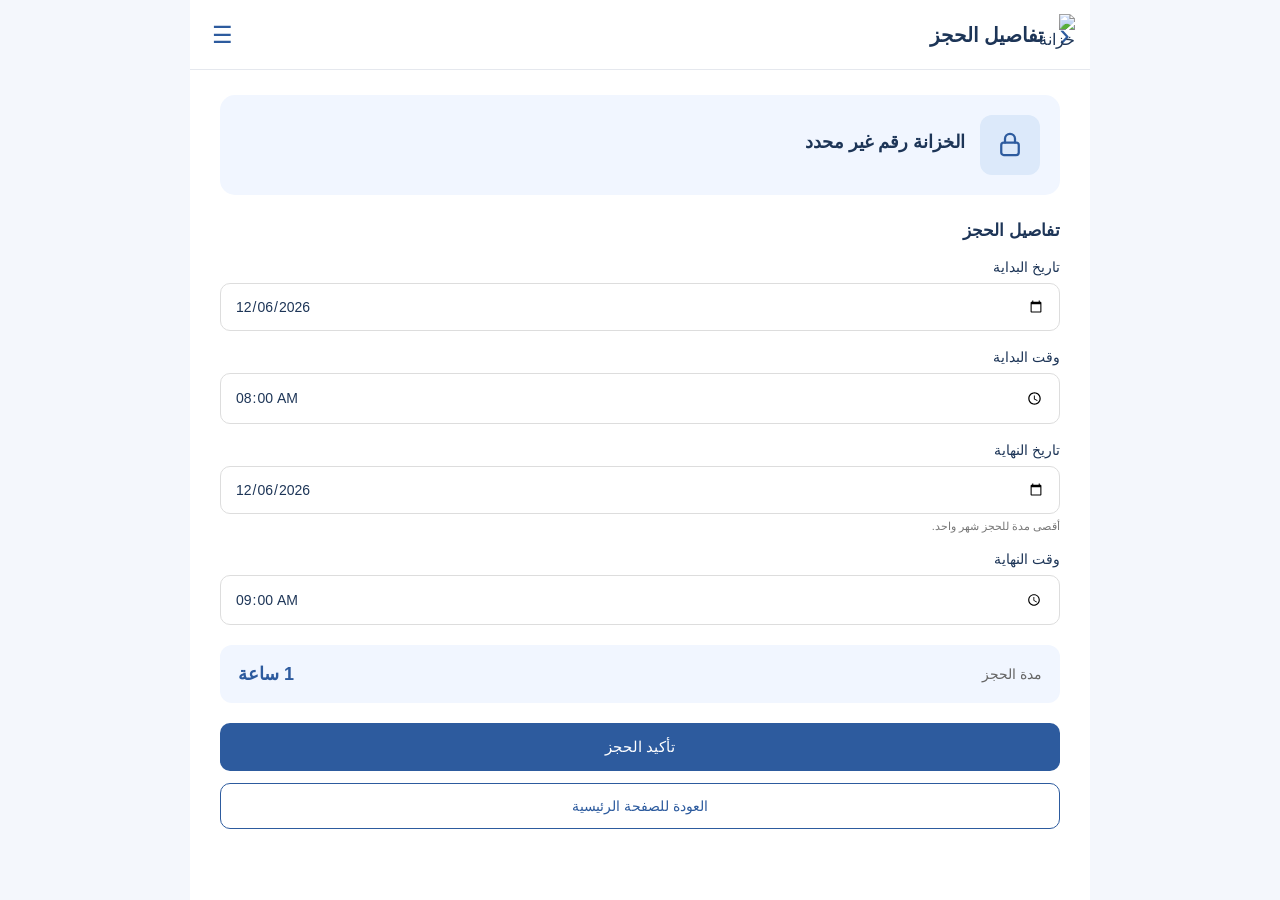
==== commit f7b5a883: "booking-details.html" ====
--- a/booking-details.html
+++ b/booking-details.html
@@ -8,6 +8,35 @@
     <title>خزانة - تفاصيل الحجز</title>
 
     <link rel="stylesheet" href="style.css">
+
+    <style>
+        .menu-dropdown a {
+            display: flex;
+            align-items: center;
+            gap: 12px;
+        }
+
+        .menu-icon {
+            width: 25px;
+            height: 25px;
+            fill: none;
+            stroke: #2d5b9e;
+            stroke-width: 1.8;
+            stroke-linecap: round;
+            stroke-linejoin: round;
+            flex-shrink: 0;
+        }
+
+        .locker-line-icon {
+            width: 30px;
+            height: 30px;
+            fill: none;
+            stroke: #2d5b9e;
+            stroke-width: 1.8;
+            stroke-linecap: round;
+            stroke-linejoin: round;
+        }
+    </style>
 </head>
 
 <body>
@@ -22,29 +51,75 @@
 
         <button class="menu-button" id="menuButton">☰</button>
 
+
+        <!-- القائمة -->
+
         <div class="menu-dropdown" id="menuDropdown">
 
             <a href="index.html">
-                🏠 الرئيسية
+
+                <svg class="menu-icon" viewBox="0 0 24 24">
+                    <path d="M3 10.5 12 3l9 7.5"></path>
+                    <path d="M5 9.5V21h14V9.5"></path>
+                    <path d="M9 21v-7h6v7"></path>
+                </svg>
+
+                الرئيسية
+
             </a>
 
+
             <a href="booking-details.html">
-                🔒 حجوزاتي
+
+                <svg class="menu-icon" viewBox="0 0 24 24">
+                    <rect x="5" y="10" width="14" height="10" rx="2"></rect>
+                    <path d="M8 10V7a4 4 0 0 1 8 0v3"></path>
+                </svg>
+
+                حجوزاتي
+
             </a>
 
+
             <a href="#">
-                🔔 التنبيهات
+
+                <svg class="menu-icon" viewBox="0 0 24 24">
+                    <path d="M18 8a6 6 0 0 0-12 0c0 7-3 7-3 9h18c0-2-3-2-3-9"></path>
+                    <path d="M10 21h4"></path>
+                </svg>
+
+                التنبيهات
+
             </a>
 
+
             <a href="#">
-                🎧 الدعم والمساعدة
+
+                <svg class="menu-icon" viewBox="0 0 24 24">
+                    <path d="M4 14v-2a8 8 0 0 1 16 0v2"></path>
+                    <path d="M4 14h3v5H4z"></path>
+                    <path d="M17 14h3v5h-3z"></path>
+                    <path d="M17 19c0 1.1-1.8 2-4 2"></path>
+                </svg>
+
+                الدعم والمساعدة
+
             </a>
 
+
             <a href="#">
-                👤 حسابي
+
+                <svg class="menu-icon" viewBox="0 0 24 24">
+                    <circle cx="12" cy="7" r="3.5"></circle>
+                    <path d="M5 21c.7-4 3-6 7-6s6.3 2 7 6"></path>
+                </svg>
+
+                حسابي
+
             </a>
 
         </div>
+
 
         <a href="index.html" class="back">
             ‹
@@ -59,10 +134,16 @@
 
     <main class="content">
 
+
         <div class="locker-info-card">
 
             <div class="locker-icon">
-                🔒
+
+                <svg class="locker-line-icon" viewBox="0 0 24 24">
+                    <rect x="5" y="10" width="14" height="10" rx="2"></rect>
+                    <path d="M8 10V7a4 4 0 0 1 8 0v3"></path>
+                </svg>
+
             </div>
 
             <div>
@@ -84,6 +165,7 @@
 
         <div class="booking-form">
 
+
             <div class="form-group">
 
                 <label for="startDate">
@@ -189,6 +271,7 @@
 const lockerNumber =
     document.getElementById("lockerNumber");
 
+
 if (selectedLocker) {
 
     lockerNumber.textContent =
@@ -216,6 +299,7 @@
 
 const durationText =
     document.getElementById("durationText");
+
 
 const today =
     new Date();
@@ -234,7 +318,9 @@
         String(date.getDate())
         .padStart(2, "0");
 
-    return year + "-" + month + "-" + day;
+    return year + "-" +
+        month + "-" +
+        day;
 }
 
 
@@ -347,6 +433,7 @@
     const difference =
         end - start;
 
+
     if (difference <= 0) {
 
         durationText.textContent =
@@ -354,6 +441,7 @@
 
         return;
     }
+
 
     const totalHours =
         Math.round(
@@ -418,6 +506,7 @@
     calculateDuration
 );
 
+
 updateEndDate();
 
 
@@ -435,6 +524,7 @@
 
                 return;
             }
+
 
             if (
                 !startDate.value ||
@@ -450,11 +540,13 @@
                 return;
             }
 
+
             const maximumDate =
                 addOneMonth(
                     startDate.value
                 );
 
+
             if (
                 endDate.value >
                 maximumDate
@@ -466,6 +558,7 @@
 
                 return;
             }
+
 
             const start =
                 new Date(
@@ -474,6 +567,7 @@
                     startTime.value
                 );
 
+
             const end =
                 new Date(
                     endDate.value +
@@ -481,6 +575,7 @@
                     endTime.value
                 );
 
+
             if (end <= start) {
 
                 alert(
@@ -489,6 +584,7 @@
 
                 return;
             }
+
 
             alert(
                 "✅ تم تأكيد الحجز بنجاح!\n\n" +
@@ -507,6 +603,7 @@
 const menuDropdown =
     document.getElementById("menuDropdown");
 
+
 menuButton.addEventListener(
     "click",
     function() {
--- a/style.css
+++ b/style.css
@@ -5,540 +5,451 @@
     font-family: Arial, sans-serif;
 }
 
-
 body {
     background: #f4f7fc;
     color: #1d3557;
 }
 
-
 .app {
-    width: 100%;
-    max-width: 430px;
+    width: 90%;
+    max-width: 900px;
     min-height: 100vh;
     margin: auto;
     background: white;
+    padding-bottom: 30px;
+}
+
+
+/* HEADER */
+
+.header {
+    height: 70px;
+    padding: 0 20px;
+    display: flex;
+    align-items: center;
+    gap: 15px;
+    border-bottom: 1px solid #e5e8ee;
     position: relative;
-    overflow-x: hidden;
-}
-
-
-/* =========================
-   HEADER
-========================= */
-
-.header {
-    height: 75px;
-    background: #ffffff;
-    border-bottom: 1px solid #e5eaf2;
-
-    display: flex;
-    align-items: center;
-
-    padding: 0 18px;
-
-    position: relative;
-}
-
+}
+
+.header h1 {
+    font-size: 20px;
+}
+
+.back {
+    text-decoration: none;
+    color: #2d5b9e;
+    font-size: 32px;
+}
+
+
+/* LOGO */
 
 .logo {
     width: 42px;
     height: 42px;
-
     object-fit: contain;
-
-    border-radius: 10px;
-
     position: absolute;
-    right: 18px;
-}
-
-
-.header h1 {
-    width: 100%;
-
-    text-align: center;
-
-    font-size: 21px;
-
-    color: #1d3557;
-}
-
+    right: 15px;
+    top: 14px;
+}
+
+
+/* MENU */
 
 .menu-button {
     position: absolute;
-    left: 18px;
-
-    width: 42px;
-    height: 42px;
-
+    left: 15px;
+    top: 18px;
+    width: 34px;
+    height: 34px;
     border: none;
+    background: transparent;
+    color: #2d5b9e;
+    font-size: 23px;
+    cursor: pointer;
+    z-index: 20;
+}
+
+.menu-dropdown {
+    display: none;
+    position: absolute;
+    left: 12px;
+    top: 58px;
+    width: 190px;
+    background: white;
+    border-radius: 12px;
+    box-shadow: 0 5px 20px rgba(0, 0, 0, 0.12);
+    border: 1px solid #e5e8ee;
+    overflow: hidden;
+    z-index: 30;
+}
+
+.menu-dropdown.open {
+    display: block;
+}
+
+.menu-dropdown a {
+    display: block;
+    padding: 13px 16px;
+    text-decoration: none;
+    color: #1d3557;
+    font-size: 14px;
+    border-bottom: 1px solid #f0f0f0;
+}
+
+.menu-dropdown a:last-child {
+    border-bottom: none;
+}
+
+.menu-dropdown a:hover {
+    background: #f1f6ff;
+}
+
+
+/* CONTENT */
+
+.content {
+    padding: 25px 30px;
+}
+
+.location-box {
+    background: #f1f6ff;
+    border-radius: 15px;
+    padding: 18px;
+    margin-bottom: 20px;
+}
+
+.location-box h2 {
+    font-size: 17px;
+    margin-bottom: 8px;
+}
+
+.location-box p {
+    color: #777;
+    font-size: 13px;
+}
+
+
+/* LEGEND */
+
+.legend {
+    display: flex;
+    gap: 25px;
+    margin-bottom: 20px;
+}
+
+.legend-item {
+    display: flex;
+    align-items: center;
+    gap: 7px;
+    font-size: 13px;
+}
+
+.dot {
+    width: 12px;
+    height: 12px;
+    border-radius: 50%;
+}
+
+.available-dot {
+    background: #7ccfc1;
+}
+
+.reserved-dot {
+    background: #dcdcdc;
+}
+
+
+/* LOCKERS */
+
+.lockers {
+    display: grid;
+    grid-template-columns: repeat(5, 1fr);
+    gap: 10px;
+}
+
+.locker {
+    height: 55px;
+    border-radius: 9px;
+    display: flex;
+    align-items: center;
+    justify-content: center;
+    font-weight: bold;
+    font-size: 14px;
+    border: none;
+    padding: 0;
+    font-family: Arial, sans-serif;
+}
+
+.locker.available {
+    background: #d9f3ef;
+    color: #287c72;
+    cursor: pointer;
+}
+
+.locker.available:hover {
+    transform: translateY(-2px);
+    box-shadow: 0 4px 10px rgba(45, 91, 158, 0.15);
+}
+
+.locker.available.selected {
+    background: #2d5b9e;
+    color: white;
+    box-shadow: 0 0 0 3px #dce9fa;
+}
+
+.locker.reserved {
+    background: #eeeeee;
+    color: #999;
+    cursor: not-allowed;
+}
+
+
+/* BOOKING CARD */
+
+.booking-card {
+    margin-top: 25px;
+    background: #f1f6ff;
+    padding: 20px;
+    border-radius: 15px;
+}
+
+.booking-card h3 {
+    font-size: 17px;
+    margin-bottom: 8px;
+}
+
+.booking-card p {
+    color: #777;
+    font-size: 13px;
+    line-height: 1.7;
+    margin-bottom: 15px;
+}
+
+.main-button {
+    display: block;
+    width: 100%;
+    text-align: center;
+    text-decoration: none;
+    background: #2d5b9e;
+    color: white;
+    padding: 15px;
     border-radius: 10px;
-
-    background: #edf4ff;
-
-    color: #1d5fa7;
-
-    font-size: 22px;
-
+    font-size: 15px;
+    border: none;
     cursor: pointer;
 }
 
-
-/* =========================
-   MENU
-========================= */
-
-.menu-dropdown {
-    position: absolute;
-
-    top: 65px;
-    left: 15px;
-
-    width: 230px;
-
+.main-button:hover {
+    background: #234a82;
+}
+
+
+/* LOCKER INFO */
+
+.locker-info-card {
+    background: #f1f6ff;
+    border-radius: 15px;
+    padding: 20px;
+    display: flex;
+    align-items: center;
+    gap: 15px;
+    margin-bottom: 25px;
+}
+
+.locker-icon {
+    width: 60px;
+    height: 60px;
+    border-radius: 12px;
+    background: #dce9fa;
+    display: flex;
+    align-items: center;
+    justify-content: center;
+    font-size: 28px;
+}
+
+.locker-info-card h2 {
+    font-size: 18px;
+    margin-bottom: 7px;
+}
+
+.locker-info-card p {
+    color: #777;
+    font-size: 13px;
+    margin-top: 3px;
+}
+
+
+/* DETAILS */
+
+.section-title {
+    font-size: 17px;
+    margin-bottom: 15px;
+}
+
+.details-card {
+    border: 1px solid #e5e8ee;
+    border-radius: 15px;
+    overflow: hidden;
+}
+
+.detail-row {
+    display: flex;
+    justify-content: space-between;
+    padding: 16px;
+    border-bottom: 1px solid #eeeeee;
+    font-size: 13px;
+}
+
+.detail-row:last-child {
+    border-bottom: none;
+}
+
+.detail-row span {
+    color: #777;
+}
+
+.detail-row strong {
+    color: #1d3557;
+}
+
+
+/* FORM */
+
+.form-group {
+    margin-top: 25px;
+}
+
+.form-group label {
+    display: block;
+    font-size: 14px;
+    margin-bottom: 8px;
+}
+
+.form-group select,
+.form-group input {
+    width: 100%;
+    padding: 14px;
+    border: 1px solid #ddd;
+    border-radius: 10px;
     background: white;
-
-    border-radius: 14px;
-
-    box-shadow: 0 8px 25px rgba(0, 0, 0, 0.12);
-
-    padding: 8px;
-
-    display: none;
-
-    z-index: 1000;
-}
-
-
-.menu-dropdown.open {
-    display: block;
-}
-
-
-.menu-dropdown a {
-    display: flex;
-
-    align-items: center;
-
-    gap: 12px;
-
-    text-decoration: none;
-
+    font-size: 14px;
     color: #1d3557;
-
-    padding: 13px 12px;
-
-    border-radius: 10px;
-
-    font-size: 15px;
-
-    transition: 0.2s;
-}
-
-
-.menu-dropdown a:hover,
-.menu-dropdown a.active {
-    background: #edf4ff;
-
-    color: #1d5fa7;
-}
-
-
-.menu-icon {
-    width: 28px;
-
-    text-align: center;
-
-    font-size: 19px;
-}
-
-
-/* =========================
-   BACK BUTTON
-========================= */
-
-.back {
-    position: absolute;
-
-    left: 70px;
-
-    text-decoration: none;
-
-    color: #1d5fa7;
-
-    font-size: 34px;
-
-    line-height: 1;
-
-    top: 19px;
-}
-
-
-/* =========================
-   CONTENT
-========================= */
-
-.content {
-    padding: 22px 18px 35px;
-}
-
-
-.welcome-section {
-    text-align: center;
-
-    padding: 20px 5px 25px;
-}
-
-
-.welcome-section h2 {
-    font-size: 24px;
-
-    color: #1d3557;
-
-    margin-bottom: 8px;
-}
-
-
-.welcome-section p {
-    color: #718096;
-
-    font-size: 15px;
-}
-
-
-/* =========================
-   LOCKERS
-========================= */
-
-.lockers-section h2 {
-    font-size: 20px;
-
-    margin-bottom: 15px;
-
-    color: #1d3557;
-}
-
-
-.locker-card {
-    background: white;
-
-    border: 1px solid #e4eaf2;
-
-    border-radius: 16px;
-
-    padding: 15px;
-
-    margin-bottom: 14px;
-
-    display: flex;
-
-    align-items: center;
-
-    gap: 12px;
-
-    box-shadow: 0 4px 12px rgba(0, 0, 0, 0.05);
-}
-
-
-.locker-number {
-    width: 48px;
-    height: 48px;
-
-    border-radius: 12px;
-
-    background: #edf4ff;
-
-    display: flex;
-
-    align-items: center;
-
-    justify-content: center;
-
-    font-size: 23px;
-
-    flex-shrink: 0;
-}
-
-
-.locker-info {
-    flex: 1;
-}
-
-
-.locker-info h3 {
-    font-size: 16px;
-
-    margin-bottom: 4px;
-
-    color: #1d3557;
-}
-
-
-.locker-info p {
-    font-size: 12px;
-
-    color: #718096;
-
-    margin-bottom: 5px;
-}
-
-
-.available {
-    display: inline-block;
-
-    background: #e8f7ef;
-
-    color: #248653;
-
-    padding: 4px 9px;
-
-    border-radius: 20px;
-
+    font-family: Arial, sans-serif;
+}
+
+.form-group input:focus,
+.form-group select:focus {
+    outline: none;
+    border-color: #2d5b9e;
+    box-shadow: 0 0 0 2px #dce9fa;
+}
+
+.form-group small {
+    display: block;
+    color: #777;
     font-size: 11px;
-}
-
-
-.book-button {
-    text-decoration: none;
-
-    background: #1d5fa7;
-
-    color: white;
-
-    padding: 9px 12px;
-
-    border-radius: 9px;
-
-    font-size: 12px;
-
-    white-space: nowrap;
-}
-
-
-/* =========================
-   BOOKING PAGE
-========================= */
-
-.locker-info-card {
-    background: #edf4ff;
-
-    border-radius: 16px;
-
-    padding: 18px;
-
-    display: flex;
-
-    align-items: center;
-
-    gap: 15px;
-
-    margin-bottom: 20px;
-}
-
-
-.locker-big-icon {
-    width: 58px;
-    height: 58px;
-
-    background: white;
-
-    border-radius: 14px;
-
-    display: flex;
-
-    align-items: center;
-
-    justify-content: center;
-
-    font-size: 27px;
-}
-
-
-.locker-info-card h2 {
-    font-size: 19px;
-
-    margin-bottom: 5px;
-}
-
-
-.locker-info-card p {
-    font-size: 13px;
-
-    color: #718096;
-
-    margin-bottom: 6px;
-}
-
-
-/* =========================
-   FORM
-========================= */
-
-.booking-form {
-    background: white;
-
-    border: 1px solid #e4eaf2;
-
-    border-radius: 16px;
-
-    padding: 20px;
-
-    box-shadow: 0 4px 15px rgba(0, 0, 0, 0.05);
-}
-
-
-.booking-form h2 {
-    font-size: 20px;
-
-    margin-bottom: 20px;
-}
-
-
-.booking-form label {
-    display: block;
-
-    font-size: 14px;
-
-    margin-bottom: 7px;
-
-    margin-top: 15px;
-
-    color: #1d3557;
-}
-
-
-.booking-form input {
-    width: 100%;
-
-    height: 45px;
-
-    border: 1px solid #d9e1ec;
-
-    border-radius: 10px;
-
-    padding: 0 12px;
-
-    font-size: 14px;
-
-    outline: none;
-
-    background: white;
-}
-
-
-.booking-form input:focus {
-    border-color: #1d5fa7;
-}
-
-
-/* =========================
-   PRICE
-========================= */
+    margin-top: 6px;
+}
+
+.booking-form .form-group {
+    margin-top: 18px;
+}
+
+
+/* PRICE */
 
 .price-card {
     margin-top: 20px;
-
-    padding: 15px;
-
-    background: #f4f7fc;
-
+    padding: 18px;
+    background: #f1f6ff;
     border-radius: 12px;
-
-    display: flex;
-
+    display: flex;
     justify-content: space-between;
-
-    align-items: center;
-}
-
+    align-items: center;
+}
 
 .price-card span {
-    color: #718096;
-
-    font-size: 14px;
-}
-
+    color: #666;
+    font-size: 14px;
+}
 
 .price-card strong {
-    color: #1d5fa7;
-
+    color: #2d5b9e;
     font-size: 18px;
 }
 
-
-/* =========================
-   BUTTON
-========================= */
-
-.main-button {
+.confirm {
+    margin-top: 20px;
+}
+
+
+/* BACK HOME */
+
+.back-home-button {
+    display: block;
     width: 100%;
-
-    height: 48px;
-
-    margin-top: 18px;
-
-    border: none;
-
-    border-radius: 11px;
-
-    background: #1d5fa7;
-
-    color: white;
-
-    font-size: 16px;
-
-    cursor: pointer;
-}
-
-
-.main-button:hover {
-    background: #174f8c;
-}
-
-
-/* =========================
-   HOME BUTTON
-========================= */
-
-.back-home-button {
-    display: block;
-
-    width: 100%;
-
-    height: 45px;
-
+    text-align: center;
+    text-decoration: none;
+    color: #2d5b9e;
+    background: white;
+    border: 1px solid #2d5b9e;
+    padding: 14px;
+    border-radius: 10px;
+    font-size: 14px;
     margin-top: 12px;
-
-    border-radius: 11px;
-
-    background: #edf4ff;
-
-    color: #1d5fa7;
-
-    text-decoration: none;
-
-    text-align: center;
-
-    line-height: 45px;
-
-    font-size: 14px;
-}
-
+}
 
 .back-home-button:hover {
-    background: #e1edfc;
-}
-
-
-/* =========================
-   MOBILE
-========================= */
-
-@media (max-width: 430px) {
+    background: #f1f6ff;
+}
+
+
+/* MOBILE */
+
+@media (max-width: 600px) {
 
     .app {
-        max-width: 430px;
+        width: 100%;
     }
 
-}
+    .content {
+        padding: 25px 20px;
+    }
+
+    .logo {
+        width: 38px;
+        height: 38px;
+        right: 12px;
+        top: 16px;
+    }
+
+    .menu-button {
+        left: 10px;
+        top: 18px;
+    }
+
+    .menu-dropdown {
+        left: 10px;
+        top: 58px;
+        width: 185px;
+    }
+
+}
+.menu-dropdown a {
+    display: flex;
+    align-items: center;
+    gap: 12px;
+}
+
+.menu-icon {
+    width: 25px;
+    height: 25px;
+    fill: none;
+    stroke: #2d5b9e;
+    stroke-width: 1.8;
+    stroke-linecap: round;
+    stroke-linejoin: round;
+    flex-shrink: 0;
+}
